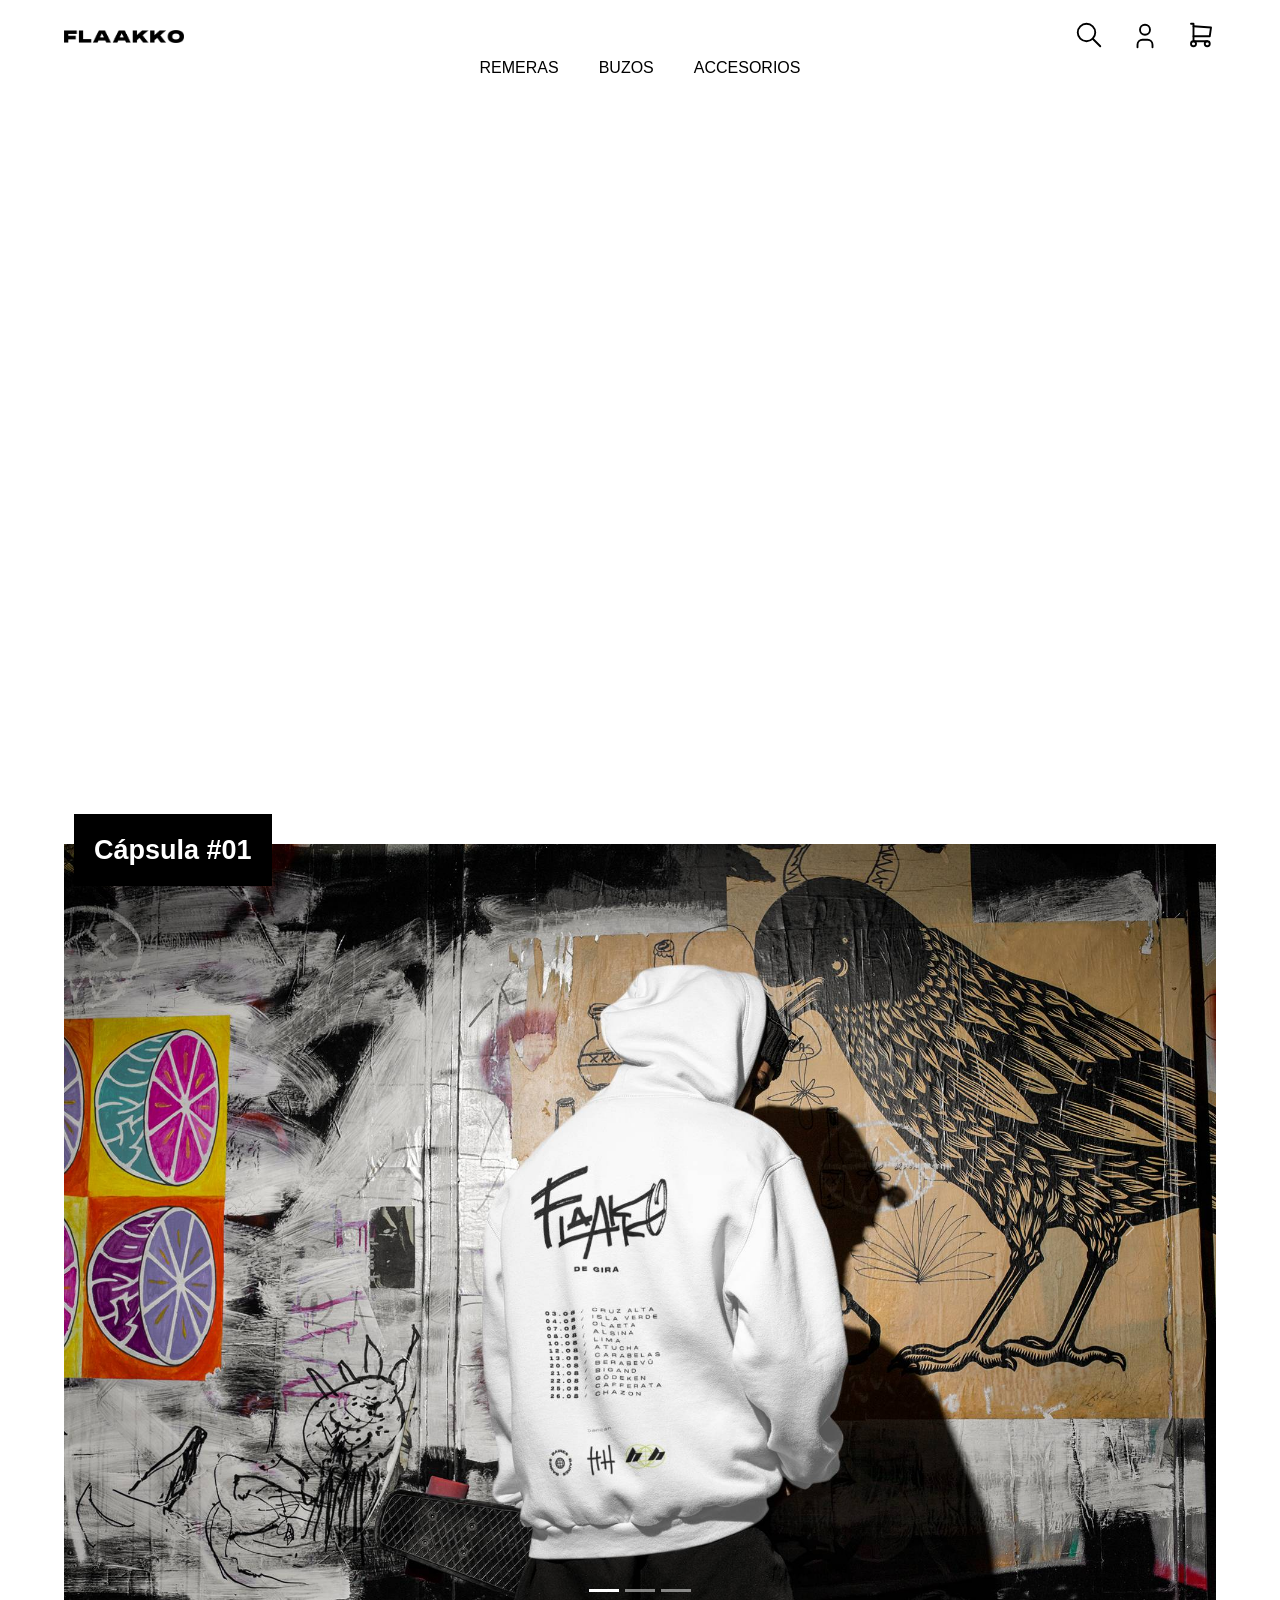
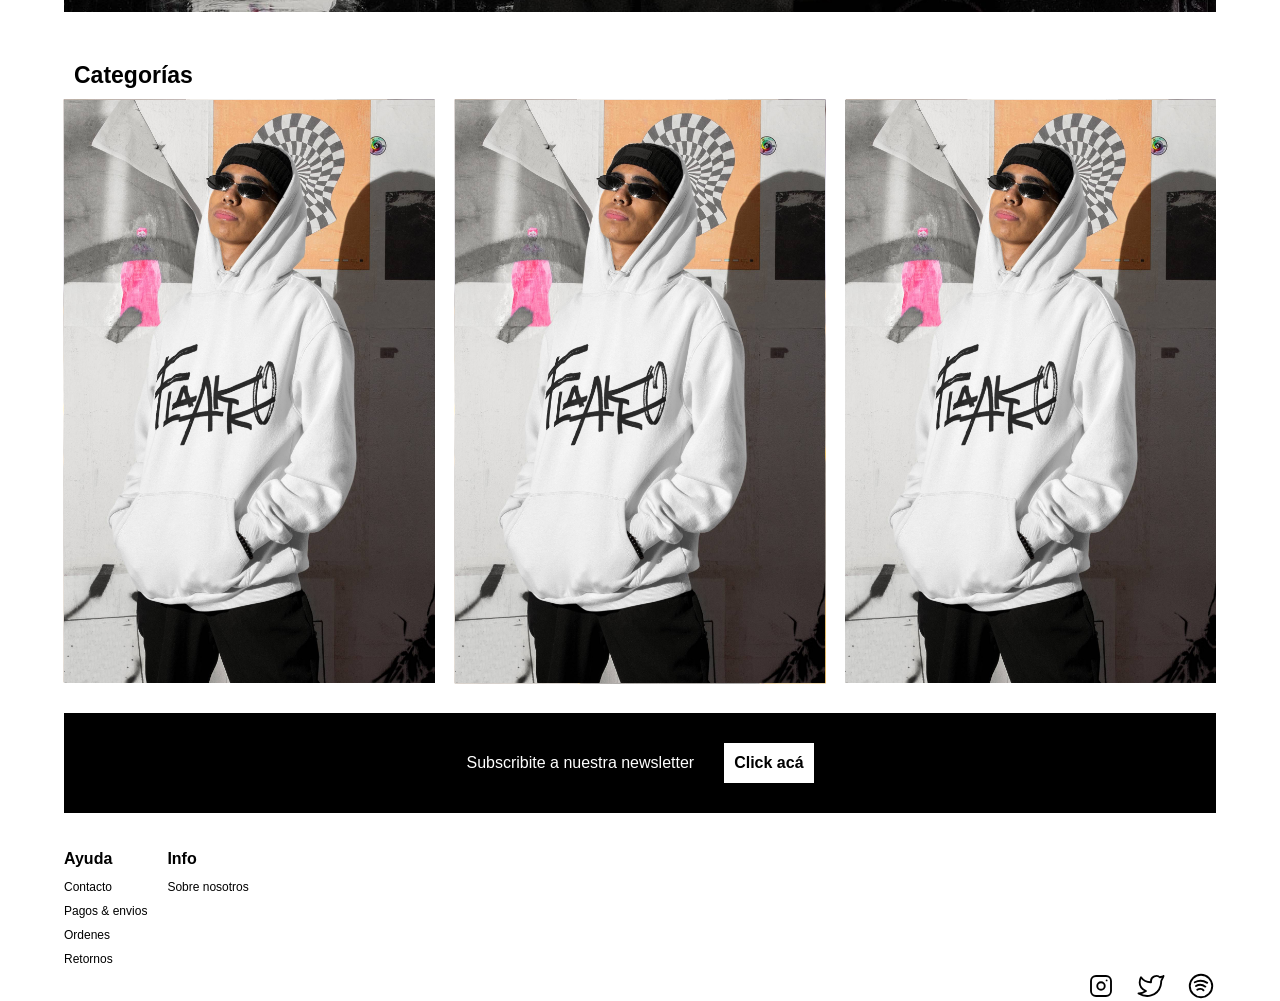
==== index.html @ 13db0b1b "Add SCSS" ====
<!DOCTYPE html>
<html lang="en" dir="ltr">
  <head>
    <meta charset="utf-8">
    <meta name="viewport" content="width=device-width, initial-scale=1.0">
    <title>FLAAKKO | Inicio</title>
    <meta name="description" content="Colección DE GIRA. Ropa unisex con estilo. Envíos a todos el país.">
    <meta name="keywords" content="ropa, remeras, accesorios, buzos, unisex, streetwear">
    <link rel="preload" href="css/normalize.css" as="style">
    <link rel="preload" href="css/style.css" as="style">
    <link rel="stylesheet" href="css/bootstrap.css">
    <link rel="stylesheet" href="css/normalize.css">
    <link rel="stylesheet" href="css/main.css">
    <link href="https://fonts.cdnfonts.com/css/monument-extended" rel="stylesheet">
    <link href="https://fonts.googleapis.com/css2?family=Montserrat:wght@400;700&display=swap" rel="stylesheet">
  </head>
  <body>
    <header class="header">
      <div class="contenedor">
        <div class="header-grid">
          <div class="logo">
            <a class="logo__link" href="index.html">
              <img class="logo__nombre" src="img/logo1 b.png" alt="logo flaakko">
            </a>
          </div>
          <nav class="navegacion">
            <a class="navegacion__enlace" href="#">
              <svg xmlns="http://www.w3.org/2000/svg" class="icon icon-tabler icon-tabler-search" width="30" height="30" viewBox="0 0 24 24" stroke-width="1.5" stroke="#000000" fill="none" stroke-linecap="round" stroke-linejoin="round">
                <path stroke="none" d="M0 0h24v24H0z" fill="none"/>
                <circle cx="10" cy="10" r="7" />
                <line x1="21" y1="21" x2="15" y2="15" />
              </svg>
            </a>
            <div class="navegacion__enlace">
              <!-- Button trigger modal -->
              <button type="button" class="navegacion__sign-in-modal" data-toggle="modal" data-target="#sign-in-modal">
                <svg xmlns="http://www.w3.org/2000/svg" class="icon icon-tabler icon-tabler-user" width="30" height="30" viewBox="0 0 24 24" stroke-width="1.5" stroke="#000000" fill="none" stroke-linecap="round" stroke-linejoin="round">
                <path stroke="none" d="M0 0h24v24H0z" fill="none"/>
                <circle cx="12" cy="7" r="4" />
                <path d="M6 21v-2a4 4 0 0 1 4 -4h4a4 4 0 0 1 4 4v2" />
                </svg>
              </button>
            </div>
            <a class="navegacion__enlace" href="pages/carrito.html">
              <svg xmlns="http://www.w3.org/2000/svg" class="icon icon-tabler icon-tabler-shopping-cart" width="30" height="30" viewBox="0 0 24 24" stroke-width="1.5" stroke="#000000" fill="none" stroke-linecap="round" stroke-linejoin="round">
                <path stroke="none" d="M0 0h24v24H0z" fill="none"/>
                <circle cx="6" cy="19" r="2" />
                <circle cx="17" cy="19" r="2" />
                <path d="M17 17h-11v-14h-2" />
                <path d="M6 5l14 1l-1 7h-13" />
              </svg>
            </a>
          </nav>
          <nav class="navegacion2">
              <a class="navegacion2__enlace" href="pages/remeras.html">Remeras</a>
              <a class="navegacion2__enlace" href="pages/buzos.html">Buzos</a>
              <a class="navegacion2__enlace" href="pages/accesorios.html">Accesorios</a>
          </nav>
        </div> <!-- .header-grid -->
      </div> <!-- .contenedor -->
    </header>

    <main class="main">
      <div class="contenedor">
        <section class="presentacion">
          <img class="presentacion__logo no-margin centrar-texto" src="img/logo2 w.png" alt="logo flaakko 2">
          <video autoplay loop muted class="presenctacion__video">
            <source src="video/video.mp4" type="video/mp4">
          </video>
        </section>
        <section class="capsula">
          <div class="capsula__display">
            <h1 class="capsula__titulo">Cápsula #01</h1>
          </div>
          <a href="pages/capsula.html" class="capsula__link">
            <div id="carouselExampleIndicators" class="carousel slide" data-bs-ride="carousel">
              <div class="carousel-indicators">
                <button type="button" data-bs-target="#carouselExampleIndicators" data-bs-slide-to="0" class="active" aria-current="true" aria-label="Slide 1"></button>
                <button type="button" data-bs-target="#carouselExampleIndicators" data-bs-slide-to="1" aria-label="Slide 2"></button>
                <button type="button" data-bs-target="#carouselExampleIndicators" data-bs-slide-to="2" aria-label="Slide 3"></button>
              </div>
              <div class="carousel-inner">
                <div class="carousel-item active">
                  <img src="img/capsula-1.jpg" class="d-block w-100 cover" alt="...">
                </div>
                <div class="carousel-item">
                  <img src="img/capsula-2.jpg" class="d-block w-100 cover" alt="...">
                </div>
                <div class="carousel-item">
                  <img src="img/capsula-3.jpg" class="d-block w-100 cover" alt="...">
                </div>
              </div>
              <button class="carousel-control-prev" type="button" data-bs-target="#carouselExampleIndicators" data-bs-slide="prev">
                <span class="carousel-control-prev-icon" aria-hidden="true"></span>
                <span class="visually-hidden">Previous</span>
              </button>
              <button class="carousel-control-next" type="button" data-bs-target="#carouselExampleIndicators" data-bs-slide="next">
                <span class="carousel-control-next-icon" aria-hidden="true"></span>
                <span class="visually-hidden">Next</span>
              </button>
            </div>
          </a>
        </section>
        <section class="categorias">
          <h2 class="categorias__titulo">Categorías</h2>
          <div class="categorias__grid">
            <a href="pages/remeras.html" class="categorias__enlace categorias__enlace--remeras">
                <img class="categorias__imagen" src="img/producto imagen buzo.jpg" alt="">
                <img class="categorias__imagen-bottom" src="img/producto imagen buzo 2.jpg" alt="">
            </a>
            <a href="pages/buzos.html" class="categorias__enlace">
                <img class="categorias__imagen" src="img/producto imagen buzo.jpg" alt="">
                <img class="categorias__imagen-bottom" src="img/producto imagen buzo 2.jpg" alt="">
            </a>
            <a href="pages/accesorios.html" class="categorias__enlace">
                <img class="categorias__imagen" src="img/producto imagen buzo.jpg" alt="">
                <img class="categorias__imagen-bottom" src="img/producto imagen buzo 2.jpg" alt="">
            </a>
            </div>
        </section>
        <section class="newsletter">
          <p class="newsletter__parrafo no-margin">Subscribite a nuestra newsletter</p>
            <!-- Button trigger modal -->
            <button type="button" class="newsletter__sign-up-modal" data-toggle="modal" data-target="#newsletter-modal">Click acá</button>
        </section>
      </div> <!-- .contenedor -->
    </main>

    <footer class="footer">
      <div class="contenedor">
        <div class="footer-grid">
          <section class="paginas">
            <div class="paginas__item">
              <p class="paginas__titulo-seccion no-margin">Ayuda</p>
              <a class="paginas__enlace" href="pages/contacto.html">Contacto</a>
              <a class="paginas__enlace" href="pages/pagos-envios.html">Pagos & envios</a>
              <a class="paginas__enlace" href="pages/ordenes.html">Ordenes</a>
              <a class="paginas__enlace" href="pages/retornos.html">Retornos</a>
            </div>
            <div class="paginas__item">
              <p class="paginas__titulo-seccion no-margin">Info</p>
              <a class="paginas__enlace" href="pages/sobre-nosotros.html">Sobre nosotros</a>
            </div>
          </section>
          <section class="redes">
            <a class="redes__enlace" href="https://www.instagram.com/" target="_blank">
              <svg xmlns="http://www.w3.org/2000/svg" class="icon icon-tabler icon-tabler-brand-instagram" width="30" height="30" viewBox="0 0 24 24" stroke-width="1.5" stroke="#000000" fill="none" stroke-linecap="round" stroke-linejoin="round">
                <path stroke="none" d="M0 0h24v24H0z" fill="none"/>
                <rect x="4" y="4" width="16" height="16" rx="4" />
                <circle cx="12" cy="12" r="3" />
                <line x1="16.5" y1="7.5" x2="16.5" y2="7.501" />
              </svg>
            </a>
            <a class="redes__enlace" href="https://twitter.com/" target="_blank">
              <svg xmlns="http://www.w3.org/2000/svg" class="icon icon-tabler icon-tabler-brand-twitter" width="30" height="30" viewBox="0 0 24 24" stroke-width="1.5" stroke="#000000" fill="none" stroke-linecap="round" stroke-linejoin="round">
                <path stroke="none" d="M0 0h24v24H0z" fill="none"/>
                <path d="M22 4.01c-1 .49 -1.98 .689 -3 .99c-1.121 -1.265 -2.783 -1.335 -4.38 -.737s-2.643 2.06 -2.62 3.737v1c-3.245 .083 -6.135 -1.395 -8 -4c0 0 -4.182 7.433 4 11c-1.872 1.247 -3.739 2.088 -6 2c3.308 1.803 6.913 2.423 10.034 1.517c3.58 -1.04 6.522 -3.723 7.651 -7.742a13.84 13.84 0 0 0 .497 -3.753c-.002 -.249 1.51 -2.772 1.818 -4.013z" />
              </svg>
            </a>
            <a class="redes__enlace" href="https://www.spotify.com/" target="_blank">
              <svg xmlns="http://www.w3.org/2000/svg" class="icon icon-tabler icon-tabler-brand-spotify" width="30" height="30" viewBox="0 0 24 24" stroke-width="1.5" stroke="#000000" fill="none" stroke-linecap="round" stroke-linejoin="round">
                <path stroke="none" d="M0 0h24v24H0z" fill="none"/>
                <circle cx="12" cy="12" r="9" />
                <path d="M8 11.973c2.5 -1.473 5.5 -.973 7.5 .527" />
                <path d="M9 15c1.5 -1 4 -1 5 .5" />
                <path d="M7 9c2 -1 6 -2 10 .5" />
              </svg>
            </a>
          </section>
        </div> <!-- .footer-grid -->
      </div> <!-- .contenedor -->
    </footer>

    <!-- Modal Sign-In -->
    <div class="modal fade" id="sign-in-modal" tabindex="-1" role="dialog" aria-labelledby="exampleModalCenterTitle" aria-hidden="true">
      <div class="modal-dialog modal-dialog-centered" role="document">
        <div class="modal-content">
          <div class="modal-header">
            <h5 class="modal-title" id="sign-in-exampleModalLongTitle">Iniciar sesion</h5>
            <button type="button" class="close navegacion__sign-in-modal-close" data-dismiss="modal" aria-label="Close">
              <span aria-hidden="true">&times;</span>
            </button>
          </div>
          <div class="modal-body">
            <form class="navegacion__sign-in-modal-form" action="" method="">
              <label class="block" for="email-sign-in">Tu email*</label>
              <input class="modal--input block" type="email" name="email-sign-in" id="email-sign-in" value="" placeholder="tuemail@mail.com" required>
              <br>

                <label class="block" for="password-sign-in">Tu contraseña*</label>
              <input class="modal--input block" type="password" name="password-sign-in" id="password-sign-in" value="" required>
              <br>
            </form>
          </div>
          <div class="modal-footer">
            <button type="button" class="btn btn-secondary modal--boton-secundario" data-dismiss="modal">Cerrar</button>
            <button type="button" class="btn btn-primary modal--boton-primario">Entrar</button>
          </div>
        </div>
      </div>
    </div>

    <!-- Modal Subscripcion Newsletter -->
    <div class="modal fade" id="newsletter-modal" tabindex="-1" role="dialog" aria-labelledby="exampleModalCenterTitle" aria-hidden="true">
      <div class="modal-dialog modal-dialog-centered" role="document">
        <div class="modal-content">
          <div class="modal-header">
            <h5 class="modal-title" id="newsletter-ModalLongTitle">Subscribite</h5>
            <button type="button" class="close navegacion__sign-in-modal-close" data-dismiss="modal" aria-label="Close">
              <span aria-hidden="true">&times;</span>
            </button>
          </div>
          <div class="modal-body">
            <form class="newsletter__sign-in-modal-form" action="" method="">
              <label class="block" for="email-newsletter">Tu email*</label>
              <input class="modal--input block" type="email" name="email-newsletter" id="email-newsletter" value="" placeholder="tuemail@mail.com" required>
              <br>

              <label class="block" for="nombre-newsletter">Tu nombre completo*</label>
              <input class="modal--input block" type="text" name="nombre-newsletter" id="nombre-newsletter" value="" required>
              <br>
            </form>
          </div>
          <div class="modal-footer">
            <button type="button" class="btn btn-secondary modal--boton-secundario" data-dismiss="modal">Cerrar</button>
            <button type="button" class="btn btn-primary modal--boton-primario">Enviar</button>
          </div>
        </div>
      </div>
    </div>

    <script src="https://code.jquery.com/jquery-3.3.1.slim.min.js" integrity="sha384-q8i/X+965DzO0rT7abK41JStQIAqVgRVzpbzo5smXKp4YfRvH+8abtTE1Pi6jizo" crossorigin="anonymous"></script>
    <script src="https://cdnjs.cloudflare.com/ajax/libs/popper.js/1.14.7/umd/popper.min.js" integrity="sha384-UO2eT0CpHqdSJQ6hJty5KVphtPhzWj9WO1clHTMGa3JDZwrnQq4sF86dIHNDz0W1" crossorigin="anonymous"></script>
    <script src="https://stackpath.bootstrapcdn.com/bootstrap/4.3.1/js/bootstrap.min.js" integrity="sha384-JjSmVgyd0p3pXB1rRibZUAYoIIy6OrQ6VrjIEaFf/nJGzIxFDsf4x0xIM+B07jRM" crossorigin="anonymous"></script>
    <script src="https://cdn.jsdelivr.net/npm/bootstrap@5.1.0/dist/js/bootstrap.min.js" integrity="sha384-cn7l7gDp0eyniUwwAZgrzD06kc/tftFf19TOAs2zVinnD/C7E91j9yyk5//jjpt/" crossorigin="anonymous"></script>

  </body>
</html>
---- css/main.css ----
html {
  box-sizing: border-box;
  font-size: 62.5%;
  /* 1rem = 10px*/ }

*, *:before, *:after {
  box-sizing: inherit; }

body {
  font-family: "Monument Extended", sans-serif;
  color: #000000;
  font-weight: 400;
  font-size: 1.2rem;
  line-height: 2; }

input,
textarea,
select {
  font-family: "Montserrat", sans-serif;
  font-size: 1.2rem; }

span {
  font-family: "Monument Extended", sans-serif;
  font-weight: 800; }

a {
  text-decoration: none;
  color: #000000; }

a:hover {
  color: #8c52ff; }

h1, h2, h3, h4 {
  font-family: "Monument Extended", sans-serif;
  font-weight: 800;
  color: #000000; }

h1 {
  font-size: 2.7rem; }

h2 {
  font-size: 2.3rem; }

h3 {
  font-size: 1.8rem; }

h4 {
  font-size: 1.6rem; }

img {
  max-width: 100%; }

.contenedor {
  max-width: 120rem;
  width: 90%;
  margin: 0 auto; }

.no-margin {
  margin: 0; }

.no-padding {
  padding: 0; }

.centrar-texto {
  text-align: center; }

.block {
  display: block; }

.header {
  height: auto;
  position: sticky;
  top: 0;
  background-color: #ffffff;
  z-index: +99; }
  .header .header-grid {
    padding-top: 2rem;
    padding-bottom: 2rem;
    display: grid;
    grid-template-columns: repeat(2, 1fr);
    justify-content: space-between;
    align-items: center; }
    .header .header-grid .logo__nombre {
      /* width: 25%; */
      width: 12rem; }
    .header .header-grid .navegacion {
      display: flex;
      gap: 2rem;
      justify-content: flex-end; }
      .header .header-grid .navegacion .navegacion__sign-in-modal,
      .header .header-grid .navegacion .navegacion__sign-in-modal-close {
        border: none;
        background-color: transparent; }
  @media (min-width: 768px) {
    .header .header-grid {
      grid-template-rows: repeat(2, 1fr);
      padding-bottom: 0rem; } }
  .header .navegacion2 {
    display: none; }
    .header .navegacion2 .navegacion2__enlace {
      font-size: 1.6rem;
      text-transform: uppercase; }
  @media (min-width: 768px) {
    .header .navegacion2 {
      display: flex;
      gap: 4rem;
      grid-column: 1 / 3;
      justify-content: center; } }

.presentacion {
  height: 70rem;
  position: relative;
  display: flex;
  align-items: center;
  justify-content: center;
  overflow: hidden;
  margin-bottom: 3rem; }
  .presentacion .presentacion__logo {
    width: 40%; }
  .presentacion .presenctacion__video {
    position: absolute;
    min-height: 100%;
    min-width: 100%;
    z-index: -1; }

@media (min-width: 768px) {
  .presentacion {
    margin-bottom: 6rem; } }

.capsula {
  margin-bottom: 5rem;
  position: relative; }
  .capsula .capsula__titulo {
    position: absolute;
    top: -3rem;
    left: 1rem;
    font-size: 2.7rem;
    padding: 2rem;
    margin: 0;
    color: #ffffff;
    background-color: #000000;
    z-index: +1; }
  .capsula .capsula__display {
    display: none; }
  @media (min-width: 768px) {
    .capsula .capsula__display {
      display: contents; } }

.categorias__titulo {
  margin: 0 0 1rem 1rem; }

.categorias__grid {
  height: auto;
  display: grid;
  margin-bottom: 3rem;
  gap: 2rem;
  justify-content: center;
  align-items: center; }
  .categorias__grid .categorias__enlace {
    margin: 0 auto;
    position: relative; }
    .categorias__grid .categorias__enlace .categorias__imagen {
      display: block;
      object-fit: cover;
      -webkit-transition: all ease 1s;
      -moz-transition: all ease 1s;
      -o-transition: all ease 1s;
      -ms-transition: all ease 1s;
      transition: all ease 1s; }
    .categorias__grid .categorias__enlace .categorias__imagen:hover {
      opacity: 0; }
    .categorias__grid .categorias__enlace .categorias__imagen-bottom {
      position: absolute;
      top: 50%;
      left: 50%;
      transform: translate(-50%, -50%);
      width: auto;
      height: auto;
      min-width: 100%;
      min-height: 100%;
      z-index: -1; }

@media (min-width: 768px) {
  .categorias__grid {
    grid-template-columns: repeat(3, 1fr); } }

.newsletter {
  display: grid;
  grid-template-rows: repeat(2, 1fr);
  gap: 3rem;
  text-align: center;
  color: #ffffff;
  background-color: #000000;
  padding: 3rem;
  margin-bottom: 3rem; }
  .newsletter .newsletter__parrafo {
    font-size: 1.6rem; }
  .newsletter .newsletter__sign-up-modal {
    color: #000000;
    background-color: #ffffff;
    height: 4rem;
    padding: 1rem;
    font-size: 1.6rem;
    font-weight: 800;
    border: none; }
  .newsletter .newsletter__sign-up-modal:hover {
    background-color: #E1E1E1; }

@media (min-width: 768px) {
  .newsletter {
    display: flex;
    align-items: center;
    justify-content: center; } }

.footer-grid {
  display: grid; }
  .footer-grid .paginas {
    display: flex;
    gap: 2rem; }
    .footer-grid .paginas .paginas__titulo-seccion {
      font-size: 1.6rem;
      font-weight: 800; }
    .footer-grid .paginas .paginas__enlace {
      display: block;
      font-size: 1.2rem; }
  .footer-grid .redes {
    display: flex;
    justify-content: flex-end;
    gap: 2rem; }

.productos {
  width: 100%;
  display: grid;
  gap: 4rem;
  margin-bottom: 3rem; }
  .productos .productos__item {
    box-shadow: 0 0 1rem -0.3rem #E1E1E1;
    transition: all .2s ease-in-out; }
    .productos .productos__item .productos__enlace {
      display: flex;
      flex-direction: column; }
      .productos .productos__item .productos__enlace .productos__imagen-contenedor {
        align-self: center;
        width: 50%;
        position: relative; }
        .productos .productos__item .productos__enlace .productos__imagen-contenedor .productos__imagen {
          display: block;
          object-fit: cover; }
        .productos .productos__item .productos__enlace .productos__imagen-contenedor .productos__imagen:hover {
          animation: slideshow 5s infinite; }

@keyframes slideshow {
  0%, 100% {
    opacity: 100%; }
  30%, 70% {
    opacity: 0; } }
        .productos .productos__item .productos__enlace .productos__imagen-contenedor .productos__imagen-bottom {
          position: absolute;
          top: 50%;
          left: 50%;
          transform: translate(-50%, -50%);
          width: auto;
          height: auto;
          min-width: 100%;
          min-height: 100%;
          z-index: -1; }
      .productos .productos__item .productos__enlace .productos__info {
        list-style: none;
        line-height: 3rem;
        display: flex;
        flex-direction: column;
        align-items: flex-start; }
        .productos .productos__item .productos__enlace .productos__info .productos__nombre {
          font-size: 1.6rem; }
    .productos .productos__item .productos__enlace:hover {
      color: #000000; }
  .productos .productos__item:hover {
    transform: scale(1.05); }

@media (min-width: 768px) {
  .productos {
    grid-template-columns: repeat(2, 1fr); } }

.producto {
  display: grid;
  grid-template-areas: "aside" "aside" "aside" "aside";
  margin-bottom: 3rem; }
  .producto .producto__sticky {
    display: none; }
    .producto .producto__sticky .producto__info {
      position: sticky;
      top: 12.8rem; }
      .producto .producto__sticky .producto__info .producto__detalle {
        font-family: "Montserrat", sans-serif;
        font-size: 1.6rem; }
      .producto .producto__sticky .producto__info .producto__precio {
        font-size: 1.6rem;
        margin-bottom: 15rem; }
      .producto .producto__sticky .producto__info .producto__color {
        height: 15rem;
        display: flex;
        gap: 2rem;
        margin-bottom: 1rem; }
        .producto .producto__sticky .producto__info .producto__color .producto__miniatura {
          border: 1px solid #E1E1E1; }
        .producto .producto__sticky .producto__info .producto__color .producto__miniatura:hover {
          cursor: pointer; }
      .producto .producto__sticky .producto__info .producto__talle {
        border-bottom: none; }
      .producto .producto__sticky .producto__info .producto__talle,
      .producto .producto__sticky .producto__info .producto__talle2 {
        width: 100%;
        font-size: 1.6rem;
        height: 4rem; }
      .producto .producto__sticky .producto__info .producto__boton,
      .producto .producto__sticky .producto__info .producto__boton2 {
        color: #ffffff;
        background-color: #000000;
        width: 100%;
        height: 4rem;
        border: none; }
      .producto .producto__sticky .producto__info .producto__boton,
      .producto .producto__sticky .producto__info .producto__boton2:hover {
        cursor: pointer; }
  .producto .producto__img {
    grid-area: aside;
    display: flex;
    flex-direction: column;
    gap: 2rem; }
  @media (min-width: 768px) {
    .producto .producto__sticky {
      display: contents;
      grid-area: main; } }
  .producto .producto__sticky2 {
    position: sticky;
    bottom: 0;
    width: 100%; }
    .producto .producto__sticky2 .producto__info2 {
      background-color: white;
      padding: 2rem 5rem;
      display: grid;
      grid-template-areas: "nombre precio" "talle boton";
      gap: 2rem; }
      .producto .producto__sticky2 .producto__info2 .producto__nombre2 {
        grid-area: nombre; }
      .producto .producto__sticky2 .producto__info2 .producto__precio2 {
        grid-area: precio;
        text-align: right; }
      .producto .producto__sticky2 .producto__info2 .producto__talle2 {
        grid-area: talle; }
      .producto .producto__sticky2 .producto__info2 .producto__boton2 {
        grid-area: boton; }
  @media (min-width: 768px) {
    .producto .producto__sticky2 {
      display: none; } }

@media (min-width: 768px) {
  .producto {
    grid-template-areas: "main aside" "main aside" "main aside" "main aside";
    grid-template-columns: 1fr 2fr;
    column-gap: 3rem; } }

.contacto {
  margin-bottom: 3rem; }
  .contacto .contacto__background {
    height: 40rem;
    background-image: url(../img/fondo-contacto.jpg);
    background-size: cover;
    background-repeat: no-repeat;
    background-position: center center;
    margin-bottom: 3rem; }
  .contacto .contact__formulario {
    background-color: #ffffff;
    padding: 5rem; }
    .contacto .contact__formulario .contacto__fieldset {
      width: 90%;
      margin: 0 auto 0 auto;
      color: #000000;
      border: none; }
      .contacto .contact__formulario .contacto__fieldset .contacto__leyenda {
        font-size: 2.2rem;
        font-weight: 800; }
      .contacto .contact__formulario .contacto__fieldset .contacto__textarea {
        width: 90%; }
      .contacto .contact__formulario .contacto__fieldset .contacto__boton {
        font-family: "Monument Extended", sans-serif;
        color: #ffffff;
        background-color: #000000;
        height: 4rem;
        border: none; }
      .contacto .contact__formulario .contacto__fieldset .contacto__boton:hover {
        cursor: pointer; }
  @media (max-width: 768px) {
    .contacto .contacto__select,
    .contacto .contacto__input,
    .contacto .contacto__boton,
    .contacto .contacto__textarea {
      width: 100%; } }

.soporte {
  display: grid;
  grid-template-areas: "header" "aside" "main";
  gap: 3rem;
  margin-bottom: 2rem; }
  .soporte .soporte__titulo {
    grid-area: header;
    text-align: center;
    padding-top: 1rem; }
  .soporte .soporte__entrada {
    grid-area: main;
    box-shadow: 0 0 1rem -0.3rem #E1E1E1; }
    .soporte .soporte__entrada .soporte__entrada-titulo {
      text-align: center; }
    @media (min-width: 768px) {
      .soporte .soporte__entrada .soporte__entrada-titulo {
        text-align: left; } }
    .soporte .soporte__entrada .soporte__parrafo {
      font-family: "Montserrat", sans-serif;
      text-align: justify; }
    .soporte .soporte__entrada .soporte__lista {
      font-family: "Montserrat", sans-serif; }
  @media (min-width: 768px) {
    .soporte .soporte__entrada {
      padding: 2rem; } }
  .soporte .soporte__aside {
    grid-area: aside;
    display: none;
    box-shadow: 0 0 1rem -0.3rem #E1E1E1; }
  @media (min-width: 768px) {
    .soporte .soporte__aside {
      grid-area: aside;
      display: flex;
      flex-direction: column;
      padding: 2rem; } }
  .soporte .soporte__aside2 {
    grid-area: aside;
    display: flex;
    flex-wrap: wrap;
    justify-content: center;
    column-gap: 2rem;
    padding: 3rem;
    box-shadow: 0 0 1rem -0.3rem #E1E1E1; }
    .soporte .soporte__aside2 .soporte__aside2-titulo {
      font-size: 1.8rem;
      font-weight: 800; }
    .soporte .soporte__aside2 .soporte__select {
      height: 3rem;
      width: 20rem;
      align-self: center; }
  @media (min-width: 768px) {
    .soporte .soporte__aside2 {
      display: none; } }

@media (min-width: 768px) {
  .soporte {
    grid-template-areas: "header header header" "aside main main" ". main main"; } }

.sobre-nosotros {
  display: grid;
  grid-template-areas: "main" "img1" "aside" "img2";
  margin-bottom: 3rem;
  gap: 2rem; }
  .sobre-nosotros .sobre-nosotros__main {
    grid-area: main;
    align-self: center; }
  .sobre-nosotros .sobre-nosotros__parrafo {
    text-align: justify;
    align-self: center; }
  .sobre-nosotros .sobre-nosotros__img1 {
    grid-area: img1;
    display: flex;
    flex-direction: column;
    align-self: center;
    gap: 1rem; }
  .sobre-nosotros .sobre-nosotros__aside {
    grid-area: aside;
    align-self: center; }
  .sobre-nosotros .sobre-nosotros__img2 {
    grid-area: img2;
    width: 100%; }

@media (min-width: 768px) {
  .sobre-nosotros {
    display: grid;
    grid-template-areas: "main img1" "img2 aside";
    gap: 0;
    column-gap: 6rem; } }

.modal--input {
  width: 100%; }

.modal--boton-primario {
  background-color: #8c52ff;
  border-radius: 0;
  border: none; }

.modal--boton-primario:hover {
  background-color: #6112FF; }

.modal--boton-secundario {
  border-radius: 0; }
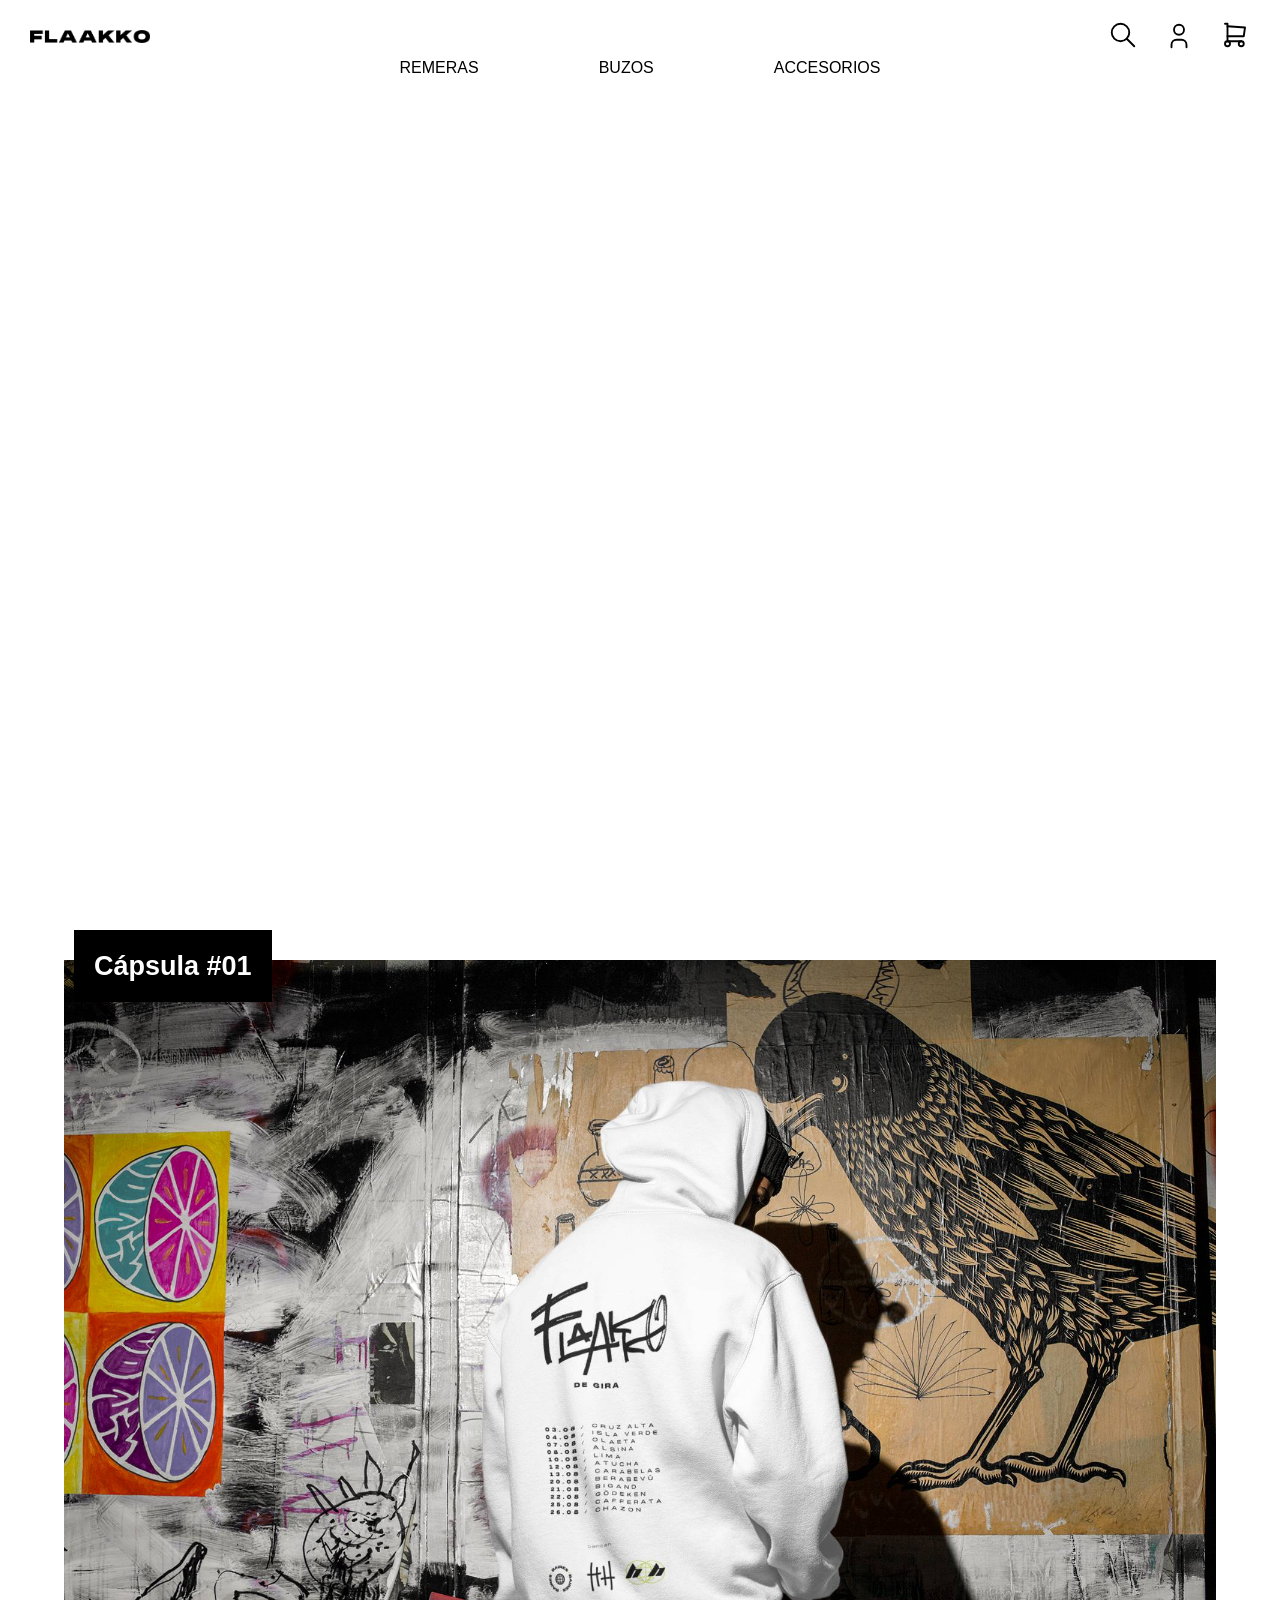
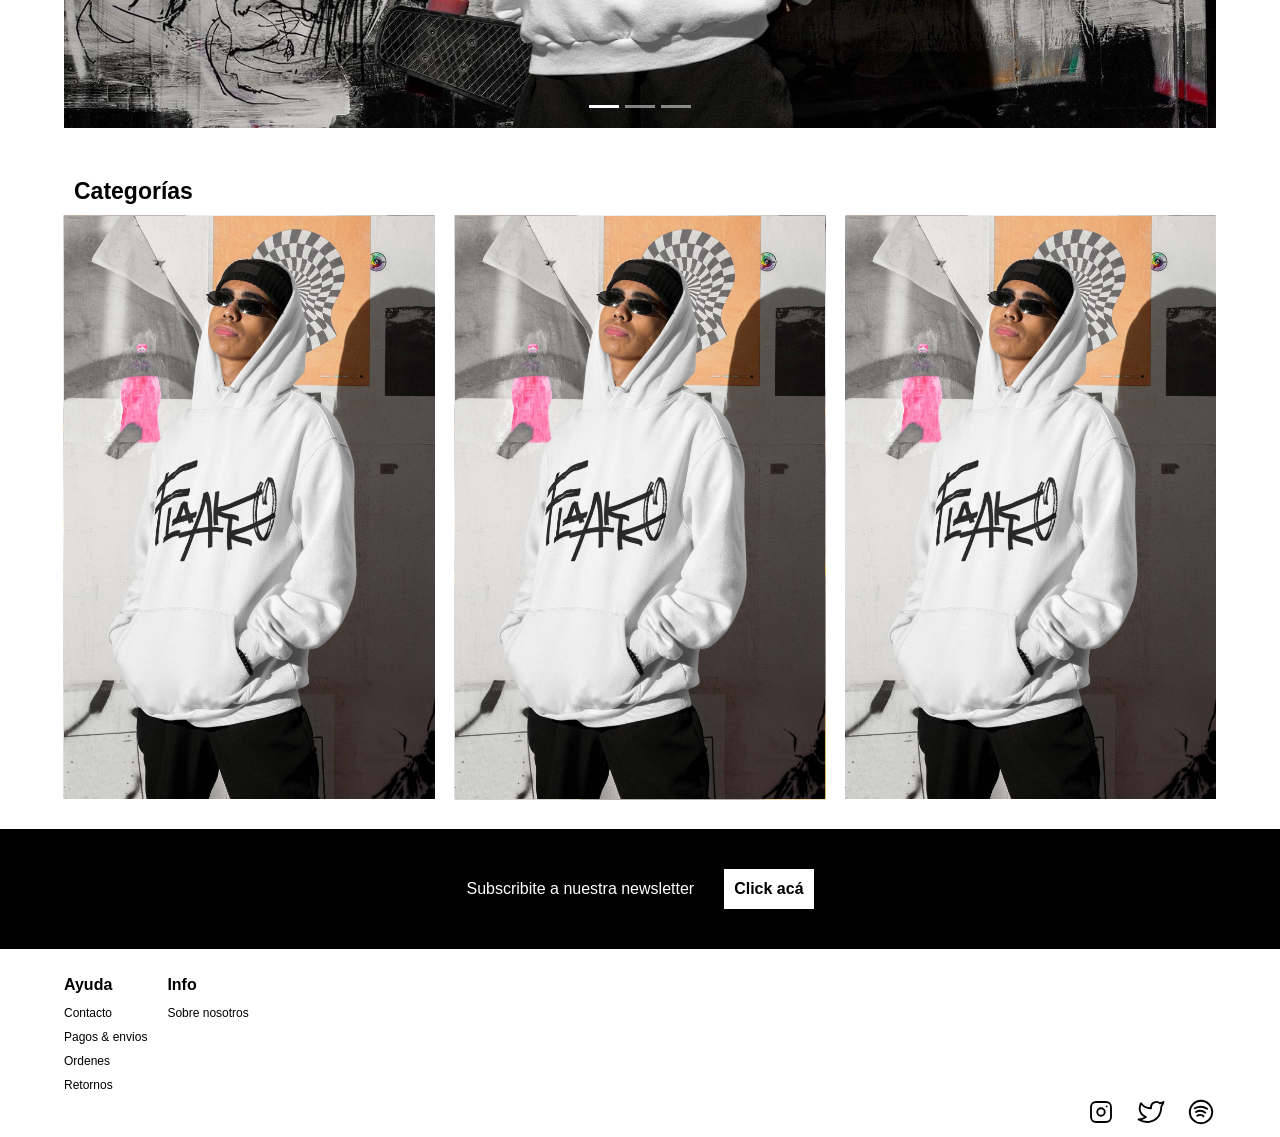
==== commit a7e1f31f: "Add carousel index.html" ====
--- a/index.html
+++ b/index.html
@@ -16,68 +16,66 @@
   </head>
   <body>
     <header class="header">
+      <div class="header-grid">
+        <div class="logo">
+          <a class="logo__link" href="index.html">
+            <img class="logo__nombre" src="img/logo1 b.png" alt="logo flaakko">
+          </a>
+        </div>
+        <nav class="navegacion">
+          <a class="navegacion__enlace" href="#">
+            <svg xmlns="http://www.w3.org/2000/svg" class="icon icon-tabler icon-tabler-search" width="30" height="30" viewBox="0 0 24 24" stroke-width="1.5" stroke="#000000" fill="none" stroke-linecap="round" stroke-linejoin="round">
+              <path stroke="none" d="M0 0h24v24H0z" fill="none"/>
+              <circle cx="10" cy="10" r="7" />
+              <line x1="21" y1="21" x2="15" y2="15" />
+            </svg>
+          </a>
+          <div class="navegacion__enlace">
+            <!-- Button trigger modal -->
+            <button type="button" class="navegacion__sign-in-modal" data-toggle="modal" data-target="#sign-in-modal">
+              <svg xmlns="http://www.w3.org/2000/svg" class="icon icon-tabler icon-tabler-user" width="30" height="30" viewBox="0 0 24 24" stroke-width="1.5" stroke="#000000" fill="none" stroke-linecap="round" stroke-linejoin="round">
+              <path stroke="none" d="M0 0h24v24H0z" fill="none"/>
+              <circle cx="12" cy="7" r="4" />
+              <path d="M6 21v-2a4 4 0 0 1 4 -4h4a4 4 0 0 1 4 4v2" />
+              </svg>
+            </button>
+          </div>
+          <a class="navegacion__enlace" href="pages/carrito.html">
+            <svg xmlns="http://www.w3.org/2000/svg" class="icon icon-tabler icon-tabler-shopping-cart" width="30" height="30" viewBox="0 0 24 24" stroke-width="1.5" stroke="#000000" fill="none" stroke-linecap="round" stroke-linejoin="round">
+              <path stroke="none" d="M0 0h24v24H0z" fill="none"/>
+              <circle cx="6" cy="19" r="2" />
+              <circle cx="17" cy="19" r="2" />
+              <path d="M17 17h-11v-14h-2" />
+              <path d="M6 5l14 1l-1 7h-13" />
+            </svg>
+          </a>
+        </nav>
+        <nav class="navegacion2">
+            <a class="navegacion2__enlace" href="pages/remeras.html">Remeras</a>
+            <a class="navegacion2__enlace" href="pages/buzos.html">Buzos</a>
+            <a class="navegacion2__enlace" href="pages/accesorios.html">Accesorios</a>
+        </nav>
+      </div> <!-- .header-grid -->
+    </header>
+
+    <main class="main">
+      <section class="presentacion">
+        <img class="presentacion__logo no-margin centrar-texto" src="img/logo2 w.png" alt="logo flaakko 2">
+        <video autoplay loop muted class="presentacion__video">
+          <source src="video/video.mp4" type="video/mp4">
+        </video>
+      </section>
       <div class="contenedor">
-        <div class="header-grid">
-          <div class="logo">
-            <a class="logo__link" href="index.html">
-              <img class="logo__nombre" src="img/logo1 b.png" alt="logo flaakko">
-            </a>
-          </div>
-          <nav class="navegacion">
-            <a class="navegacion__enlace" href="#">
-              <svg xmlns="http://www.w3.org/2000/svg" class="icon icon-tabler icon-tabler-search" width="30" height="30" viewBox="0 0 24 24" stroke-width="1.5" stroke="#000000" fill="none" stroke-linecap="round" stroke-linejoin="round">
-                <path stroke="none" d="M0 0h24v24H0z" fill="none"/>
-                <circle cx="10" cy="10" r="7" />
-                <line x1="21" y1="21" x2="15" y2="15" />
-              </svg>
-            </a>
-            <div class="navegacion__enlace">
-              <!-- Button trigger modal -->
-              <button type="button" class="navegacion__sign-in-modal" data-toggle="modal" data-target="#sign-in-modal">
-                <svg xmlns="http://www.w3.org/2000/svg" class="icon icon-tabler icon-tabler-user" width="30" height="30" viewBox="0 0 24 24" stroke-width="1.5" stroke="#000000" fill="none" stroke-linecap="round" stroke-linejoin="round">
-                <path stroke="none" d="M0 0h24v24H0z" fill="none"/>
-                <circle cx="12" cy="7" r="4" />
-                <path d="M6 21v-2a4 4 0 0 1 4 -4h4a4 4 0 0 1 4 4v2" />
-                </svg>
-              </button>
-            </div>
-            <a class="navegacion__enlace" href="pages/carrito.html">
-              <svg xmlns="http://www.w3.org/2000/svg" class="icon icon-tabler icon-tabler-shopping-cart" width="30" height="30" viewBox="0 0 24 24" stroke-width="1.5" stroke="#000000" fill="none" stroke-linecap="round" stroke-linejoin="round">
-                <path stroke="none" d="M0 0h24v24H0z" fill="none"/>
-                <circle cx="6" cy="19" r="2" />
-                <circle cx="17" cy="19" r="2" />
-                <path d="M17 17h-11v-14h-2" />
-                <path d="M6 5l14 1l-1 7h-13" />
-              </svg>
-            </a>
-          </nav>
-          <nav class="navegacion2">
-              <a class="navegacion2__enlace" href="pages/remeras.html">Remeras</a>
-              <a class="navegacion2__enlace" href="pages/buzos.html">Buzos</a>
-              <a class="navegacion2__enlace" href="pages/accesorios.html">Accesorios</a>
-          </nav>
-        </div> <!-- .header-grid -->
-      </div> <!-- .contenedor -->
-    </header>
-
-    <main class="main">
-      <div class="contenedor">
-        <section class="presentacion">
-          <img class="presentacion__logo no-margin centrar-texto" src="img/logo2 w.png" alt="logo flaakko 2">
-          <video autoplay loop muted class="presenctacion__video">
-            <source src="video/video.mp4" type="video/mp4">
-          </video>
-        </section>
         <section class="capsula">
           <div class="capsula__display">
             <h1 class="capsula__titulo">Cápsula #01</h1>
           </div>
           <a href="pages/capsula.html" class="capsula__link">
-            <div id="carouselExampleIndicators" class="carousel slide" data-bs-ride="carousel">
+            <div id="carousel1" class="carousel slide capsula__carousel" data-bs-ride="carousel">
               <div class="carousel-indicators">
-                <button type="button" data-bs-target="#carouselExampleIndicators" data-bs-slide-to="0" class="active" aria-current="true" aria-label="Slide 1"></button>
-                <button type="button" data-bs-target="#carouselExampleIndicators" data-bs-slide-to="1" aria-label="Slide 2"></button>
-                <button type="button" data-bs-target="#carouselExampleIndicators" data-bs-slide-to="2" aria-label="Slide 3"></button>
+                <button type="button" data-bs-target="#carousel1" data-bs-slide-to="0" class="active" aria-current="true" aria-label="Slide 1"></button>
+                <button type="button" data-bs-target="#carousel1" data-bs-slide-to="1" aria-label="Slide 2"></button>
+                <button type="button" data-bs-target="#carousel1" data-bs-slide-to="2" aria-label="Slide 3"></button>
               </div>
               <div class="carousel-inner">
                 <div class="carousel-item active">
@@ -90,11 +88,37 @@
                   <img src="img/capsula-3.jpg" class="d-block w-100 cover" alt="...">
                 </div>
               </div>
-              <button class="carousel-control-prev" type="button" data-bs-target="#carouselExampleIndicators" data-bs-slide="prev">
+              <button class="carousel-control-prev" type="button" data-bs-target="#carousel1" data-bs-slide="prev">
                 <span class="carousel-control-prev-icon" aria-hidden="true"></span>
                 <span class="visually-hidden">Previous</span>
               </button>
-              <button class="carousel-control-next" type="button" data-bs-target="#carouselExampleIndicators" data-bs-slide="next">
+              <button class="carousel-control-next" type="button" data-bs-target="#carousel1" data-bs-slide="next">
+                <span class="carousel-control-next-icon" aria-hidden="true"></span>
+                <span class="visually-hidden">Next</span>
+              </button>
+            </div>
+            <div id="carousel2" class="carousel slide capsula__carousel2" data-bs-ride="carousel">
+              <div class="carousel-indicators">
+                <button type="button" data-bs-target="#carousel2" data-bs-slide-to="0" class="active" aria-current="true" aria-label="Slide 1"></button>
+                <button type="button" data-bs-target="#carousel2" data-bs-slide-to="1" aria-label="Slide 2"></button>
+                <button type="button" data-bs-target="#carousel2" data-bs-slide-to="2" aria-label="Slide 3"></button>
+              </div>
+              <div class="carousel-inner">
+                <div class="carousel-item active">
+                  <img src="img/capsula-1-responsive.jpg" class="d-block w-100 cover" alt="...">
+                </div>
+                <div class="carousel-item">
+                  <img src="img/capsula-2-responsive.jpg" class="d-block w-100 cover" alt="...">
+                </div>
+                <div class="carousel-item">
+                  <img src="img/capsula-3-responsive.jpg" class="d-block w-100 cover" alt="...">
+                </div>
+              </div>
+              <button class="carousel-control-prev" type="button" data-bs-target="#carousel2" data-bs-slide="prev">
+                <span class="carousel-control-prev-icon" aria-hidden="true"></span>
+                <span class="visually-hidden">Previous</span>
+              </button>
+              <button class="carousel-control-next" type="button" data-bs-target="#carousel2" data-bs-slide="next">
                 <span class="carousel-control-next-icon" aria-hidden="true"></span>
                 <span class="visually-hidden">Next</span>
               </button>
@@ -118,12 +142,12 @@
             </a>
             </div>
         </section>
-        <section class="newsletter">
-          <p class="newsletter__parrafo no-margin">Subscribite a nuestra newsletter</p>
-            <!-- Button trigger modal -->
-            <button type="button" class="newsletter__sign-up-modal" data-toggle="modal" data-target="#newsletter-modal">Click acá</button>
-        </section>
       </div> <!-- .contenedor -->
+      <section class="newsletter">
+        <p class="newsletter__parrafo no-margin">Subscribite a nuestra newsletter</p>
+          <!-- Button trigger modal -->
+          <button type="button" class="newsletter__sign-up-modal" data-toggle="modal" data-target="#newsletter-modal">Click acá</button>
+      </section>
     </main>
 
     <footer class="footer">
--- a/css/main.css
+++ b/css/main.css
@@ -11,7 +11,8 @@
   color: #000000;
   font-weight: 400;
   font-size: 1.2rem;
-  line-height: 2; }
+  line-height: 2;
+  overflow-x: hidden; }
 
 input,
 textarea,
@@ -51,7 +52,7 @@
   max-width: 100%; }
 
 .contenedor {
-  max-width: 120rem;
+  max-width: 125rem;
   width: 90%;
   margin: 0 auto; }
 
@@ -69,68 +70,82 @@
 
 .header {
   height: auto;
-  position: sticky;
+  position: fixed;
+  width: 100%;
   top: 0;
   background-color: #ffffff;
   z-index: +99; }
-  .header .header-grid {
+  .header-grid {
     padding-top: 2rem;
     padding-bottom: 2rem;
     display: grid;
     grid-template-columns: repeat(2, 1fr);
     justify-content: space-between;
     align-items: center; }
-    .header .header-grid .logo__nombre {
-      /* width: 25%; */
-      width: 12rem; }
-    .header .header-grid .navegacion {
+    @media (min-width: 768px) {
+      .header-grid {
+        grid-template-rows: repeat(2, 1fr);
+        padding-bottom: 0rem; } }
+    .logo {
+      padding-left: 3rem; }
+      .logo__nombre {
+        width: 12rem; }
+    .navegacion {
       display: flex;
       gap: 2rem;
-      justify-content: flex-end; }
-      .header .header-grid .navegacion .navegacion__sign-in-modal,
-      .header .header-grid .navegacion .navegacion__sign-in-modal-close {
+      justify-content: flex-end;
+      padding-right: 3rem; }
+      .navegacion__sign-in-modal, .navegacion__sign-in-modal-close {
         border: none;
         background-color: transparent; }
-  @media (min-width: 768px) {
-    .header .header-grid {
-      grid-template-rows: repeat(2, 1fr);
-      padding-bottom: 0rem; } }
-  .header .navegacion2 {
-    display: none; }
-    .header .navegacion2 .navegacion2__enlace {
-      font-size: 1.6rem;
-      text-transform: uppercase; }
-  @media (min-width: 768px) {
-    .header .navegacion2 {
-      display: flex;
-      gap: 4rem;
-      grid-column: 1 / 3;
-      justify-content: center; } }
+    .navegacion2 {
+      display: none; }
+      @media (min-width: 768px) {
+        .navegacion2 {
+          display: flex;
+          gap: 12rem;
+          grid-column: 1 / 3;
+          justify-content: center; } }
+      .navegacion2__enlace {
+        font-size: 1.6rem;
+        text-transform: uppercase; }
+
+.header2 {
+  height: auto;
+  position: sticky;
+  width: 100%;
+  top: 0;
+  background-color: #ffffff;
+  z-index: +99; }
 
 .presentacion {
-  height: 70rem;
+  min-height: 100vh;
   position: relative;
   display: flex;
   align-items: center;
   justify-content: center;
   overflow: hidden;
   margin-bottom: 3rem; }
-  .presentacion .presentacion__logo {
+  @media (min-width: 768px) {
+    .presentacion {
+      margin-bottom: 6rem; } }
+  .presentacion__logo {
     width: 40%; }
-  .presentacion .presenctacion__video {
+  .presentacion__video {
     position: absolute;
     min-height: 100%;
     min-width: 100%;
     z-index: -1; }
 
-@media (min-width: 768px) {
-  .presentacion {
-    margin-bottom: 6rem; } }
-
 .capsula {
   margin-bottom: 5rem;
   position: relative; }
-  .capsula .capsula__titulo {
+  .capsula__display {
+    display: none; }
+    @media (min-width: 768px) {
+      .capsula__display {
+        display: contents; } }
+  .capsula__titulo {
     position: absolute;
     top: -3rem;
     left: 1rem;
@@ -140,11 +155,16 @@
     color: #ffffff;
     background-color: #000000;
     z-index: +1; }
-  .capsula .capsula__display {
+  .capsula__carousel {
     display: none; }
-  @media (min-width: 768px) {
-    .capsula .capsula__display {
-      display: contents; } }
+    @media (min-width: 768px) {
+      .capsula__carousel {
+        display: contents; } }
+  .capsula__carousel2 {
+    display: contents; }
+    @media (min-width: 768px) {
+      .capsula__carousel2 {
+        display: none; } }
 
 .categorias__titulo {
   margin: 0 0 1rem 1rem; }
@@ -156,10 +176,13 @@
   gap: 2rem;
   justify-content: center;
   align-items: center; }
-  .categorias__grid .categorias__enlace {
+  @media (min-width: 768px) {
+    .categorias__grid {
+      grid-template-columns: repeat(3, 1fr); } }
+  .categorias__enlace {
     margin: 0 auto;
     position: relative; }
-    .categorias__grid .categorias__enlace .categorias__imagen {
+    .categorias__imagen {
       display: block;
       object-fit: cover;
       -webkit-transition: all ease 1s;
@@ -167,9 +190,9 @@
       -o-transition: all ease 1s;
       -ms-transition: all ease 1s;
       transition: all ease 1s; }
-    .categorias__grid .categorias__enlace .categorias__imagen:hover {
-      opacity: 0; }
-    .categorias__grid .categorias__enlace .categorias__imagen-bottom {
+      .categorias__imagen:hover {
+        opacity: 0; }
+    .categorias__imagen-bottom {
       position: absolute;
       top: 50%;
       left: 50%;
@@ -180,10 +203,6 @@
       min-height: 100%;
       z-index: -1; }
 
-@media (min-width: 768px) {
-  .categorias__grid {
-    grid-template-columns: repeat(3, 1fr); } }
-
 .newsletter {
   display: grid;
   grid-template-rows: repeat(2, 1fr);
@@ -191,11 +210,15 @@
   text-align: center;
   color: #ffffff;
   background-color: #000000;
-  padding: 3rem;
-  margin-bottom: 3rem; }
-  .newsletter .newsletter__parrafo {
+  padding: 4rem; }
+  @media (min-width: 768px) {
+    .newsletter {
+      display: flex;
+      align-items: center;
+      justify-content: center; } }
+  .newsletter__parrafo {
     font-size: 1.6rem; }
-  .newsletter .newsletter__sign-up-modal {
+  .newsletter__sign-up-modal {
     color: #000000;
     background-color: #ffffff;
     height: 4rem;
@@ -203,58 +226,62 @@
     font-size: 1.6rem;
     font-weight: 800;
     border: none; }
-  .newsletter .newsletter__sign-up-modal:hover {
-    background-color: #E1E1E1; }
-
-@media (min-width: 768px) {
-  .newsletter {
-    display: flex;
-    align-items: center;
-    justify-content: center; } }
-
-.footer-grid {
-  display: grid; }
-  .footer-grid .paginas {
-    display: flex;
-    gap: 2rem; }
-    .footer-grid .paginas .paginas__titulo-seccion {
-      font-size: 1.6rem;
-      font-weight: 800; }
-    .footer-grid .paginas .paginas__enlace {
-      display: block;
-      font-size: 1.2rem; }
-  .footer-grid .redes {
-    display: flex;
-    justify-content: flex-end;
-    gap: 2rem; }
+    .newsletter__sign-up-modal:hover {
+      background-color: #E1E1E1; }
+
+.footer {
+  padding-top: 2rem; }
+  .footer .footer-grid {
+    display: grid;
+    padding-bottom: 1rem; }
+    .paginas {
+      display: flex;
+      gap: 2rem; }
+      .paginas__titulo-seccion {
+        font-size: 1.6rem;
+        font-weight: 800; }
+      .paginas__enlace {
+        display: block;
+        font-size: 1.2rem; }
+    .redes {
+      display: flex;
+      justify-content: flex-end;
+      gap: 2rem; }
 
 .productos {
   width: 100%;
   display: grid;
   gap: 4rem;
   margin-bottom: 3rem; }
-  .productos .productos__item {
+  @media (min-width: 768px) {
+    .productos {
+      grid-template-columns: repeat(2, 1fr); } }
+  .productos__item {
     box-shadow: 0 0 1rem -0.3rem #E1E1E1;
     transition: all .2s ease-in-out; }
-    .productos .productos__item .productos__enlace {
+    .productos__item:hover {
+      transform: scale(1.05); }
+    .productos__enlace {
       display: flex;
       flex-direction: column; }
-      .productos .productos__item .productos__enlace .productos__imagen-contenedor {
+      .productos__enlace:hover {
+        color: #000000; }
+      .productos__imagen-contenedor {
         align-self: center;
         width: 50%;
         position: relative; }
-        .productos .productos__item .productos__enlace .productos__imagen-contenedor .productos__imagen {
+        .productos__imagen {
           display: block;
           object-fit: cover; }
-        .productos .productos__item .productos__enlace .productos__imagen-contenedor .productos__imagen:hover {
-          animation: slideshow 5s infinite; }
+          .productos__imagen:hover {
+            animation: slideshow 5s infinite; }
 
 @keyframes slideshow {
   0%, 100% {
     opacity: 100%; }
   30%, 70% {
     opacity: 0; } }
-        .productos .productos__item .productos__enlace .productos__imagen-contenedor .productos__imagen-bottom {
+        .productos__imagen-bottom {
           position: absolute;
           top: 50%;
           left: 50%;
@@ -264,22 +291,14 @@
           min-width: 100%;
           min-height: 100%;
           z-index: -1; }
-      .productos .productos__item .productos__enlace .productos__info {
+      .productos__info {
         list-style: none;
         line-height: 3rem;
         display: flex;
         flex-direction: column;
         align-items: flex-start; }
-        .productos .productos__item .productos__enlace .productos__info .productos__nombre {
+        .productos__nombre {
           font-size: 1.6rem; }
-    .productos .productos__item .productos__enlace:hover {
-      color: #000000; }
-  .productos .productos__item:hover {
-    transform: scale(1.05); }
-
-@media (min-width: 768px) {
-  .productos {
-    grid-template-columns: repeat(2, 1fr); } }
 
 .producto {
   display: grid;
@@ -288,121 +307,120 @@
  "aside"  "aside";
   margin-bottom: 3rem; }
-  .producto .producto__sticky {
+  @media (min-width: 768px) {
+    .producto {
+      grid-template-areas: "main aside"+ "main aside"+ "main aside"+ "main aside";
+      grid-template-columns: 1fr 2fr;
+      column-gap: 3rem; } }
+  .producto__sticky {
     display: none; }
-    .producto .producto__sticky .producto__info {
+    @media (min-width: 768px) {
+      .producto__sticky {
+        display: contents;
+        grid-area: main; } }
+    .producto__info {
       position: sticky;
       top: 12.8rem; }
-      .producto .producto__sticky .producto__info .producto__detalle {
+      .producto__detalle {
         font-family: "Montserrat", sans-serif;
         font-size: 1.6rem; }
-      .producto .producto__sticky .producto__info .producto__precio {
+      .producto__precio {
         font-size: 1.6rem;
         margin-bottom: 15rem; }
-      .producto .producto__sticky .producto__info .producto__color {
+      .producto__color {
         height: 15rem;
         display: flex;
         gap: 2rem;
         margin-bottom: 1rem; }
-        .producto .producto__sticky .producto__info .producto__color .producto__miniatura {
+        .producto__miniatura {
           border: 1px solid #E1E1E1; }
-        .producto .producto__sticky .producto__info .producto__color .producto__miniatura:hover {
-          cursor: pointer; }
-      .producto .producto__sticky .producto__info .producto__talle {
+          .producto__miniatura:hover {
+            cursor: pointer; }
+      .producto__talle {
         border-bottom: none; }
-      .producto .producto__sticky .producto__info .producto__talle,
-      .producto .producto__sticky .producto__info .producto__talle2 {
+      .producto__talle,
+      .producto__talle2 {
         width: 100%;
         font-size: 1.6rem;
         height: 4rem; }
-      .producto .producto__sticky .producto__info .producto__boton,
-      .producto .producto__sticky .producto__info .producto__boton2 {
+      .producto__boton,
+      .producto__boton2 {
         color: #ffffff;
         background-color: #000000;
         width: 100%;
         height: 4rem;
         border: none; }
-      .producto .producto__sticky .producto__info .producto__boton,
-      .producto .producto__sticky .producto__info .producto__boton2:hover {
-        cursor: pointer; }
-  .producto .producto__img {
+        .producto__boton:hover,
+        .producto__boton2:hover {
+          cursor: pointer; }
+  .producto__img {
     grid-area: aside;
     display: flex;
     flex-direction: column;
     gap: 2rem; }
-  @media (min-width: 768px) {
-    .producto .producto__sticky {
-      display: contents;
-      grid-area: main; } }
-  .producto .producto__sticky2 {
+  .producto__sticky2 {
     position: sticky;
     bottom: 0;
     width: 100%; }
-    .producto .producto__sticky2 .producto__info2 {
+    @media (min-width: 768px) {
+      .producto__sticky2 {
+        display: none; } }
+    .producto__info2 {
       background-color: white;
       padding: 2rem 5rem;
       display: grid;
       grid-template-areas: "nombre precio"  "talle boton";
       gap: 2rem; }
-      .producto .producto__sticky2 .producto__info2 .producto__nombre2 {
+      .producto__nombre2 {
         grid-area: nombre; }
-      .producto .producto__sticky2 .producto__info2 .producto__precio2 {
+      .producto__precio2 {
         grid-area: precio;
         text-align: right; }
-      .producto .producto__sticky2 .producto__info2 .producto__talle2 {
+      .producto__talle2 {
         grid-area: talle; }
-      .producto .producto__sticky2 .producto__info2 .producto__boton2 {
+      .producto__boton2 {
         grid-area: boton; }
-  @media (min-width: 768px) {
-    .producto .producto__sticky2 {
-      display: none; } }
-
-@media (min-width: 768px) {
-  .producto {
-    grid-template-areas: "main aside"- "main aside"- "main aside"- "main aside";
-    grid-template-columns: 1fr 2fr;
-    column-gap: 3rem; } }
 
 .contacto {
   margin-bottom: 3rem; }
-  .contacto .contacto__background {
+  .contacto__background {
     height: 40rem;
     background-image: url(../img/fondo-contacto.jpg);
     background-size: cover;
     background-repeat: no-repeat;
     background-position: center center;
     margin-bottom: 3rem; }
-  .contacto .contact__formulario {
+  .contacto__formulario {
     background-color: #ffffff;
     padding: 5rem; }
-    .contacto .contact__formulario .contacto__fieldset {
+    .contacto__fieldset {
       width: 90%;
       margin: 0 auto 0 auto;
       color: #000000;
       border: none; }
-      .contacto .contact__formulario .contacto__fieldset .contacto__leyenda {
+      .contacto__leyenda {
         font-size: 2.2rem;
         font-weight: 800; }
-      .contacto .contact__formulario .contacto__fieldset .contacto__textarea {
+      .contacto__textarea {
         width: 90%; }
-      .contacto .contact__formulario .contacto__fieldset .contacto__boton {
+      .contacto__boton {
         font-family: "Monument Extended", sans-serif;
         color: #ffffff;
         background-color: #000000;
         height: 4rem;
         border: none; }
-      .contacto .contact__formulario .contacto__fieldset .contacto__boton:hover {
-        cursor: pointer; }
-  @media (max-width: 768px) {
-    .contacto .contacto__select,
-    .contacto .contacto__input,
-    .contacto .contacto__boton,
-    .contacto .contacto__textarea {
-      width: 100%; } }
+        .contacto__boton:hover {
+          cursor: pointer; }
+      @media (max-width: 768px) {
+        .contacto__select,
+        .contacto__input,
+        .contacto__boton,
+        .contacto__textarea {
+          width: 100%; } }
 
 .soporte {
   display: grid;
@@ -411,37 +429,42 @@
  "main";
   gap: 3rem;
   margin-bottom: 2rem; }
-  .soporte .soporte__titulo {
+  @media (min-width: 768px) {
+    .soporte {
+      grid-template-areas: "header header header"+ "aside main main"+ ". main main"; } }
+  .soporte__titulo {
     grid-area: header;
     text-align: center;
     padding-top: 1rem; }
-  .soporte .soporte__entrada {
+  .soporte__entrada {
     grid-area: main;
     box-shadow: 0 0 1rem -0.3rem #E1E1E1; }
-    .soporte .soporte__entrada .soporte__entrada-titulo {
+    @media (min-width: 768px) {
+      .soporte__entrada {
+        padding: 2rem; } }
+    .soporte__entrada-titulo {
       text-align: center; }
-    @media (min-width: 768px) {
-      .soporte .soporte__entrada .soporte__entrada-titulo {
-        text-align: left; } }
-    .soporte .soporte__entrada .soporte__parrafo {
+      @media (min-width: 768px) {
+        .soporte__entrada-titulo {
+          text-align: left; } }
+    .soporte__parrafo {
       font-family: "Montserrat", sans-serif;
       text-align: justify; }
-    .soporte .soporte__entrada .soporte__lista {
+    .soporte__lista {
       font-family: "Montserrat", sans-serif; }
-  @media (min-width: 768px) {
-    .soporte .soporte__entrada {
-      padding: 2rem; } }
-  .soporte .soporte__aside {
+  .soporte__aside {
     grid-area: aside;
     display: none;
     box-shadow: 0 0 1rem -0.3rem #E1E1E1; }
-  @media (min-width: 768px) {
-    .soporte .soporte__aside {
-      grid-area: aside;
-      display: flex;
-      flex-direction: column;
-      padding: 2rem; } }
-  .soporte .soporte__aside2 {
+    @media (min-width: 768px) {
+      .soporte__aside {
+        grid-area: aside;
+        display: flex;
+        flex-direction: column;
+        padding: 2rem; } }
+  .soporte__aside2 {
     grid-area: aside;
     display: flex;
     flex-wrap: wrap;
@@ -449,22 +472,16 @@
     column-gap: 2rem;
     padding: 3rem;
     box-shadow: 0 0 1rem -0.3rem #E1E1E1; }
-    .soporte .soporte__aside2 .soporte__aside2-titulo {
+    @media (min-width: 768px) {
+      .soporte__aside2 {
+        display: none; } }
+    .soporte__aside2-titulo {
       font-size: 1.8rem;
       font-weight: 800; }
-    .soporte .soporte__aside2 .soporte__select {
+    .soporte__select {
       height: 3rem;
       width: 20rem;
       align-self: center; }
-  @media (min-width: 768px) {
-    .soporte .soporte__aside2 {
-      display: none; } }
-
-@media (min-width: 768px) {
-  .soporte {
-    grid-template-areas: "header header header"- "aside main main"- ". main main"; } }
 
 .sobre-nosotros {
   display: grid;
@@ -474,32 +491,31 @@
  "img2";
   margin-bottom: 3rem;
   gap: 2rem; }
-  .sobre-nosotros .sobre-nosotros__main {
+  @media (min-width: 768px) {
+    .sobre-nosotros {
+      display: grid;
+      grid-template-areas: "main img1"+ "img2 aside";
+      gap: 0;
+      column-gap: 6rem; } }
+  .sobre-nosotros__main {
     grid-area: main;
     align-self: center; }
-  .sobre-nosotros .sobre-nosotros__parrafo {
+  .sobre-nosotros__parrafo {
     text-align: justify;
     align-self: center; }
-  .sobre-nosotros .sobre-nosotros__img1 {
+  .sobre-nosotros__img1 {
     grid-area: img1;
     display: flex;
     flex-direction: column;
     align-self: center;
     gap: 1rem; }
-  .sobre-nosotros .sobre-nosotros__aside {
+  .sobre-nosotros__aside {
     grid-area: aside;
     align-self: center; }
-  .sobre-nosotros .sobre-nosotros__img2 {
+  .sobre-nosotros__img2 {
     grid-area: img2;
     width: 100%; }
-
-@media (min-width: 768px) {
-  .sobre-nosotros {
-    display: grid;
-    grid-template-areas: "main img1"- "img2 aside";
-    gap: 0;
-    column-gap: 6rem; } }
 
 .modal--input {
   width: 100%; }
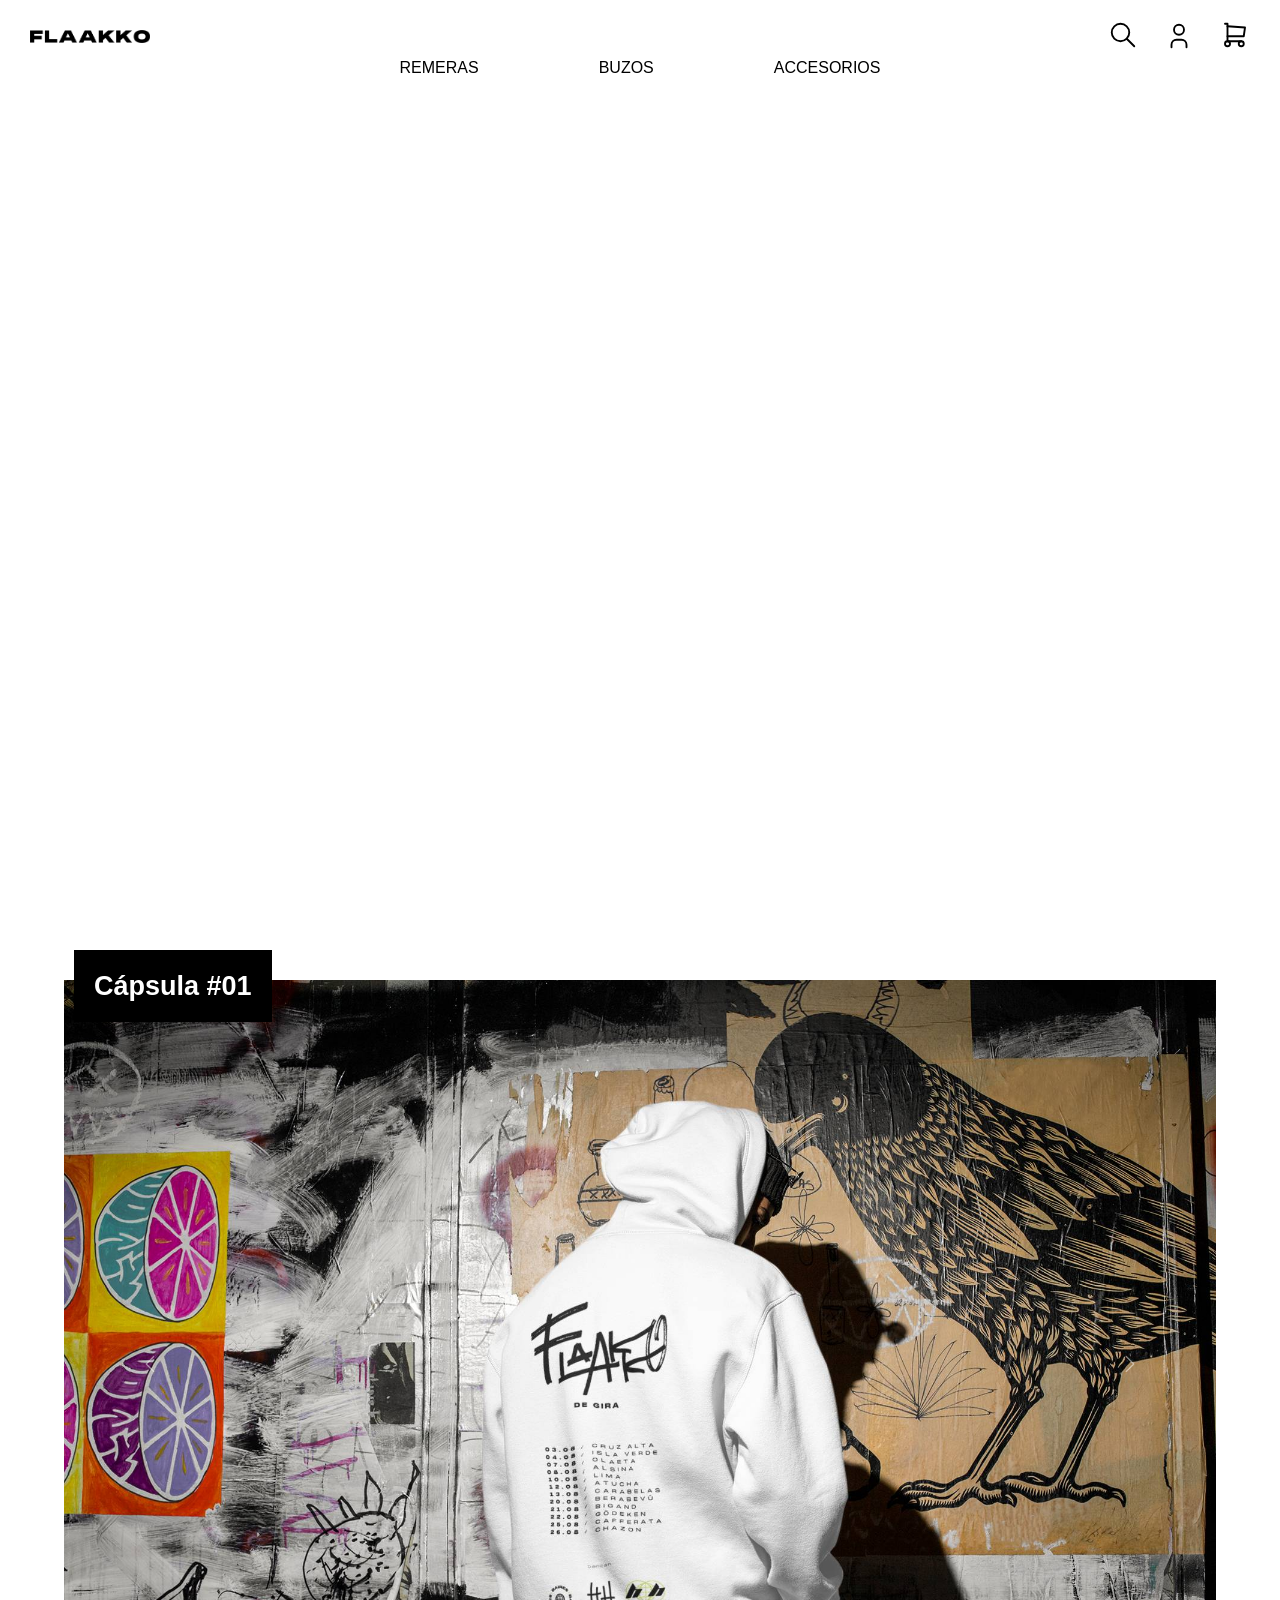
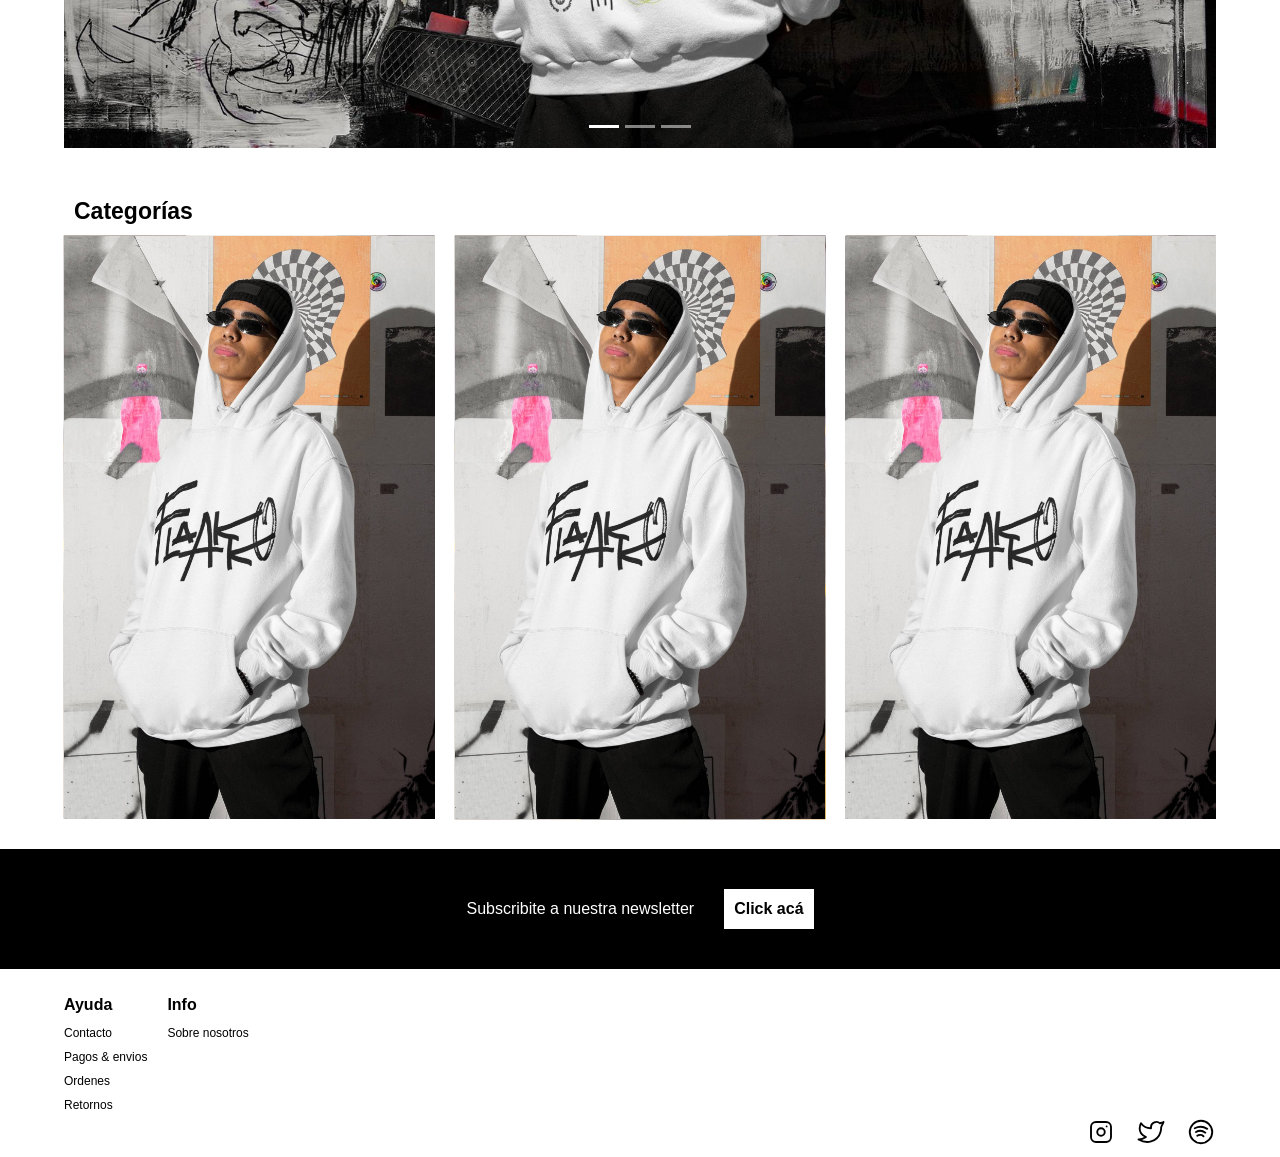
==== commit 1e276d25: "Add 404.html" ====
--- a/index.html
+++ b/index.html
@@ -23,7 +23,7 @@
           </a>
         </div>
         <nav class="navegacion">
-          <a class="navegacion__enlace" href="#">
+          <a class="navegacion__enlace" href="pages/404.html">
             <svg xmlns="http://www.w3.org/2000/svg" class="icon icon-tabler icon-tabler-search" width="30" height="30" viewBox="0 0 24 24" stroke-width="1.5" stroke="#000000" fill="none" stroke-linecap="round" stroke-linejoin="round">
               <path stroke="none" d="M0 0h24v24H0z" fill="none"/>
               <circle cx="10" cy="10" r="7" />
@@ -61,14 +61,17 @@
     <main class="main">
       <section class="presentacion">
         <img class="presentacion__logo no-margin centrar-texto" src="img/logo2 w.png" alt="logo flaakko 2">
-        <video autoplay loop muted class="presentacion__video">
+        <video playsinline autoplay loop muted class="presentacion__video">
           <source src="video/video.mp4" type="video/mp4">
         </video>
-      </section>
+      </section> <!-- .presentacion -->
       <div class="contenedor">
         <section class="capsula">
           <div class="capsula__display">
             <h1 class="capsula__titulo">Cápsula #01</h1>
+          </div>
+          <div class="capsula__display-responsive">
+            <h1 class="capsula__titulo-responsive">Cápsula #01</h1>
           </div>
           <a href="pages/capsula.html" class="capsula__link">
             <div id="carousel1" class="carousel slide capsula__carousel" data-bs-ride="carousel">
@@ -96,12 +99,12 @@
                 <span class="carousel-control-next-icon" aria-hidden="true"></span>
                 <span class="visually-hidden">Next</span>
               </button>
-            </div>
-            <div id="carousel2" class="carousel slide capsula__carousel2" data-bs-ride="carousel">
+            </div> <!-- .capsula__carousel -->
+            <div id="carousel-responsive" class="carousel slide capsula__carousel-responsive" data-bs-ride="carousel">
               <div class="carousel-indicators">
-                <button type="button" data-bs-target="#carousel2" data-bs-slide-to="0" class="active" aria-current="true" aria-label="Slide 1"></button>
-                <button type="button" data-bs-target="#carousel2" data-bs-slide-to="1" aria-label="Slide 2"></button>
-                <button type="button" data-bs-target="#carousel2" data-bs-slide-to="2" aria-label="Slide 3"></button>
+                <button type="button" data-bs-target="#carousel-responsive" data-bs-slide-to="0" class="active" aria-current="true" aria-label="Slide 1"></button>
+                <button type="button" data-bs-target="#carousel-responsive" data-bs-slide-to="1" aria-label="Slide 2"></button>
+                <button type="button" data-bs-target="#carousel-responsive" data-bs-slide-to="2" aria-label="Slide 3"></button>
               </div>
               <div class="carousel-inner">
                 <div class="carousel-item active">
@@ -114,17 +117,17 @@
                   <img src="img/capsula-3-responsive.jpg" class="d-block w-100 cover" alt="...">
                 </div>
               </div>
-              <button class="carousel-control-prev" type="button" data-bs-target="#carousel2" data-bs-slide="prev">
+              <button class="carousel-control-prev" type="button" data-bs-target="#carousel-responsive" data-bs-slide="prev">
                 <span class="carousel-control-prev-icon" aria-hidden="true"></span>
                 <span class="visually-hidden">Previous</span>
               </button>
-              <button class="carousel-control-next" type="button" data-bs-target="#carousel2" data-bs-slide="next">
+              <button class="carousel-control-next" type="button" data-bs-target="#carousel-responsive" data-bs-slide="next">
                 <span class="carousel-control-next-icon" aria-hidden="true"></span>
                 <span class="visually-hidden">Next</span>
               </button>
-            </div>
-          </a>
-        </section>
+            </div> <!-- .capsula__carousel-responsive -->
+          </a>
+        </section> <!-- .capsula -->
         <section class="categorias">
           <h2 class="categorias__titulo">Categorías</h2>
           <div class="categorias__grid">
@@ -141,7 +144,7 @@
                 <img class="categorias__imagen-bottom" src="img/producto imagen buzo 2.jpg" alt="">
             </a>
             </div>
-        </section>
+        </section> <!-- .categorias -->
       </div> <!-- .contenedor -->
       <section class="newsletter">
         <p class="newsletter__parrafo no-margin">Subscribite a nuestra newsletter</p>
--- a/css/main.css
+++ b/css/main.css
@@ -110,7 +110,7 @@
         font-size: 1.6rem;
         text-transform: uppercase; }
 
-.header2 {
+.header-pages {
   height: auto;
   position: sticky;
   width: 100%;
@@ -125,10 +125,10 @@
   align-items: center;
   justify-content: center;
   overflow: hidden;
-  margin-bottom: 3rem; }
+  margin-bottom: 5rem; }
   @media (min-width: 768px) {
     .presentacion {
-      margin-bottom: 6rem; } }
+      margin-bottom: 8rem; } }
   .presentacion__logo {
     width: 40%; }
   .presentacion__video {
@@ -160,10 +160,17 @@
     @media (min-width: 768px) {
       .capsula__carousel {
         display: contents; } }
-  .capsula__carousel2 {
+  .capsula__display-responsive {
+    margin: 0 0 1rem 1rem; }
+    .capsula__titulo-responsive {
+      display: contents; }
+      @media (min-width: 768px) {
+        .capsula__titulo-responsive {
+          display: none; } }
+  .capsula__carousel-responsive {
     display: contents; }
     @media (min-width: 768px) {
-      .capsula__carousel2 {
+      .capsula__carousel-responsive {
         display: none; } }
 
 .categorias__titulo {
@@ -342,47 +349,47 @@
       .producto__talle {
         border-bottom: none; }
       .producto__talle,
-      .producto__talle2 {
+      .producto__talle-responsive {
         width: 100%;
         font-size: 1.6rem;
         height: 4rem; }
       .producto__boton,
-      .producto__boton2 {
+      .producto__boton-responsive {
         color: #ffffff;
         background-color: #000000;
         width: 100%;
         height: 4rem;
         border: none; }
         .producto__boton:hover,
-        .producto__boton2:hover {
+        .producto__boton-responsive:hover {
           cursor: pointer; }
   .producto__img {
     grid-area: aside;
     display: flex;
     flex-direction: column;
     gap: 2rem; }
-  .producto__sticky2 {
+  .producto__sticky-responsive {
     position: sticky;
     bottom: 0;
     width: 100%; }
     @media (min-width: 768px) {
-      .producto__sticky2 {
+      .producto__sticky-responsive {
         display: none; } }
-    .producto__info2 {
+    .producto__info-responsive {
       background-color: white;
       padding: 2rem 5rem;
       display: grid;
       grid-template-areas: "nombre precio"  "talle boton";
       gap: 2rem; }
-      .producto__nombre2 {
+      .producto__nombre-responsive {
         grid-area: nombre; }
-      .producto__precio2 {
+      .producto__precio-responsive {
         grid-area: precio;
         text-align: right; }
-      .producto__talle2 {
+      .producto__talle-responsive {
         grid-area: talle; }
-      .producto__boton2 {
+      .producto__boton-responsive {
         grid-area: boton; }
 
 .contacto {
@@ -464,7 +471,7 @@
         display: flex;
         flex-direction: column;
         padding: 2rem; } }
-  .soporte__aside2 {
+  .soporte__aside-responsive {
     grid-area: aside;
     display: flex;
     flex-wrap: wrap;
@@ -473,9 +480,9 @@
     padding: 3rem;
     box-shadow: 0 0 1rem -0.3rem #E1E1E1; }
     @media (min-width: 768px) {
-      .soporte__aside2 {
+      .soporte__aside-responsive {
         display: none; } }
-    .soporte__aside2-titulo {
+    .soporte__aside-responsive-titulo {
       font-size: 1.8rem;
       font-weight: 800; }
     .soporte__select {
@@ -517,6 +524,31 @@
     grid-area: img2;
     width: 100%; }
 
+.error {
+  min-height: 100vh;
+  position: relative;
+  display: flex;
+  align-items: center;
+  justify-content: center;
+  flex-direction: column; }
+  .error__aviso {
+    font-size: 12vw;
+    color: #ffffff; }
+  .error__boton {
+    font-size: 3vw;
+    font-weight: 800;
+    border: none;
+    box-shadow: 0 0 1rem -0.3rem #E1E1E1;
+    padding: 2rem; }
+    @media (min-width: 768px) {
+      .error__boton {
+        padding: 4rem; } }
+  .error__video {
+    position: absolute;
+    min-height: 100%;
+    min-width: 100%;
+    z-index: -1; }
+
 .modal--input {
   width: 100%; }
 
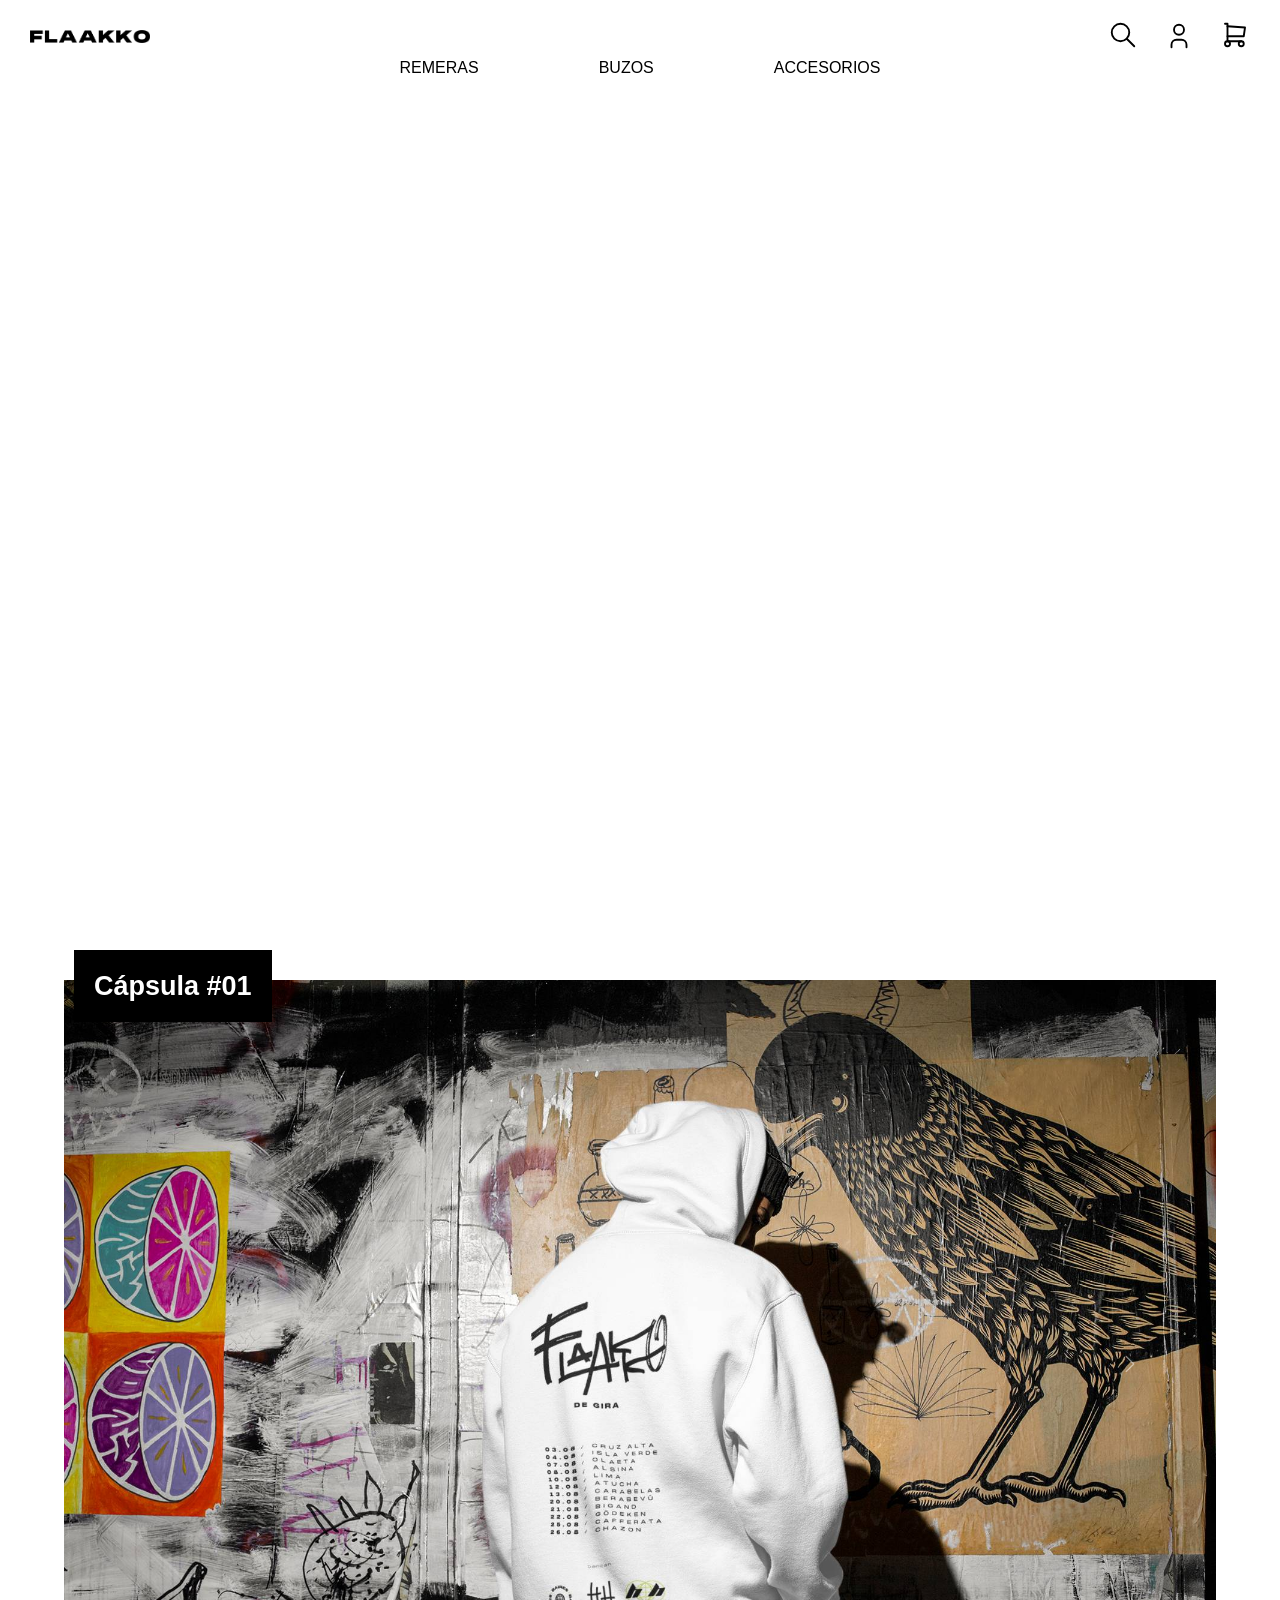
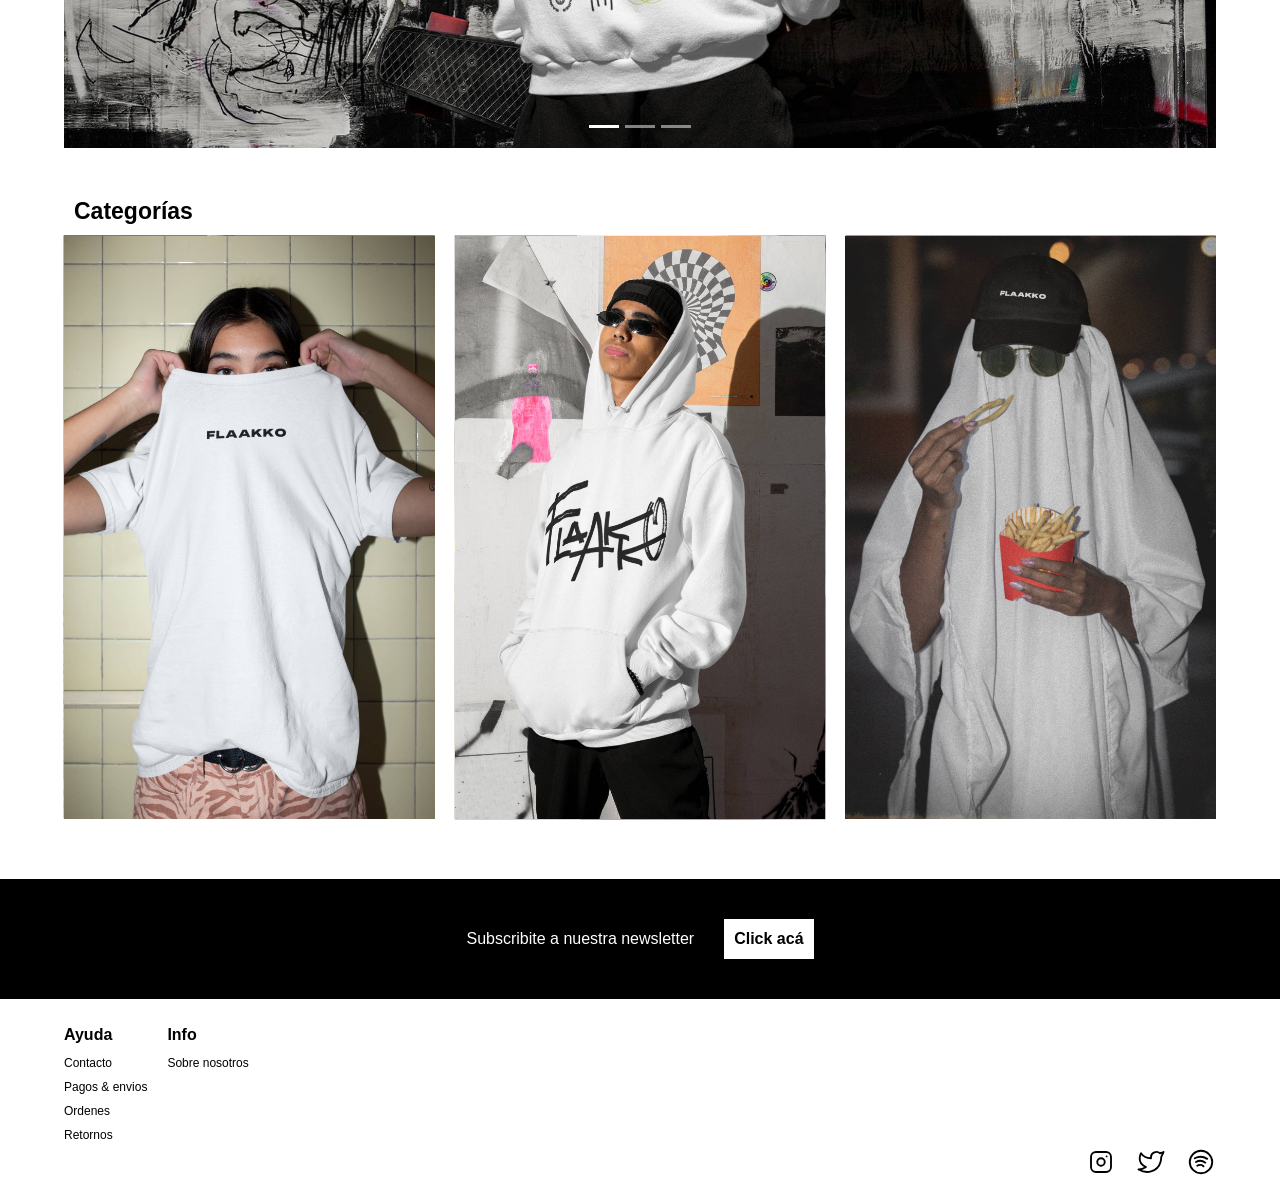
==== commit caac04b3: "Add productos" ====
--- a/index.html
+++ b/index.html
@@ -40,7 +40,7 @@
               </svg>
             </button>
           </div>
-          <a class="navegacion__enlace" href="pages/carrito.html">
+          <a class="navegacion__enlace" href="pages/404.html">
             <svg xmlns="http://www.w3.org/2000/svg" class="icon icon-tabler icon-tabler-shopping-cart" width="30" height="30" viewBox="0 0 24 24" stroke-width="1.5" stroke="#000000" fill="none" stroke-linecap="round" stroke-linejoin="round">
               <path stroke="none" d="M0 0h24v24H0z" fill="none"/>
               <circle cx="6" cy="19" r="2" />
@@ -61,7 +61,7 @@
     <main class="main">
       <section class="presentacion">
         <img class="presentacion__logo no-margin centrar-texto" src="img/logo2 w.png" alt="logo flaakko 2">
-        <video playsinline autoplay loop muted class="presentacion__video">
+        <video playsinline   autoplay loop muted class="presentacion__video">
           <source src="video/video.mp4" type="video/mp4">
         </video>
       </section> <!-- .presentacion -->
@@ -132,16 +132,16 @@
           <h2 class="categorias__titulo">Categorías</h2>
           <div class="categorias__grid">
             <a href="pages/remeras.html" class="categorias__enlace categorias__enlace--remeras">
-                <img class="categorias__imagen" src="img/producto imagen buzo.jpg" alt="">
-                <img class="categorias__imagen-bottom" src="img/producto imagen buzo 2.jpg" alt="">
+                <img class="categorias__imagen" src="img/categorias-remeras-1.jpg" alt="">
+                <img class="categorias__imagen-bottom" src="img/categorias-remeras-2.jpg" alt="">
             </a>
             <a href="pages/buzos.html" class="categorias__enlace">
-                <img class="categorias__imagen" src="img/producto imagen buzo.jpg" alt="">
-                <img class="categorias__imagen-bottom" src="img/producto imagen buzo 2.jpg" alt="">
+                <img class="categorias__imagen" src="img/categorias-buzos-1.jpg" alt="">
+                <img class="categorias__imagen-bottom" src="img/categorias-buzos-2.jpg" alt="">
             </a>
             <a href="pages/accesorios.html" class="categorias__enlace">
-                <img class="categorias__imagen" src="img/producto imagen buzo.jpg" alt="">
-                <img class="categorias__imagen-bottom" src="img/producto imagen buzo 2.jpg" alt="">
+                <img class="categorias__imagen" src="img/categorias-accesorios-1.jpg" alt="">
+                <img class="categorias__imagen-bottom" src="img/categorias-accesorios-2.jpg" alt="">
             </a>
             </div>
         </section> <!-- .categorias -->
--- a/css/main.css
+++ b/css/main.css
@@ -179,7 +179,7 @@
 .categorias__grid {
   height: auto;
   display: grid;
-  margin-bottom: 3rem;
+  margin-bottom: 6rem;
   gap: 2rem;
   justify-content: center;
   align-items: center; }
@@ -259,6 +259,7 @@
   width: 100%;
   display: grid;
   gap: 4rem;
+  margin-top: 1rem;
   margin-bottom: 3rem; }
   @media (min-width: 768px) {
     .productos {
@@ -267,7 +268,7 @@
     box-shadow: 0 0 1rem -0.3rem #E1E1E1;
     transition: all .2s ease-in-out; }
     .productos__item:hover {
-      transform: scale(1.05); }
+      transform: scale(1.01); }
     .productos__enlace {
       display: flex;
       flex-direction: column; }
@@ -275,7 +276,6 @@
         color: #000000; }
       .productos__imagen-contenedor {
         align-self: center;
-        width: 50%;
         position: relative; }
         .productos__imagen {
           display: block;
@@ -303,7 +303,8 @@
         line-height: 3rem;
         display: flex;
         flex-direction: column;
-        align-items: flex-start; }
+        align-items: flex-start;
+        padding-top: 1rem; }
         .productos__nombre {
           font-size: 1.6rem; }
 
@@ -447,7 +448,8 @@
     padding-top: 1rem; }
   .soporte__entrada {
     grid-area: main;
-    box-shadow: 0 0 1rem -0.3rem #E1E1E1; }
+    box-shadow: 0 0 1rem -0.3rem #E1E1E1;
+    padding: 2rem; }
     @media (min-width: 768px) {
       .soporte__entrada {
         padding: 2rem; } }
@@ -539,7 +541,8 @@
     font-weight: 800;
     border: none;
     box-shadow: 0 0 1rem -0.3rem #E1E1E1;
-    padding: 2rem; }
+    padding: 2rem;
+    background-color: #ffffff; }
     @media (min-width: 768px) {
       .error__boton {
         padding: 4rem; } }
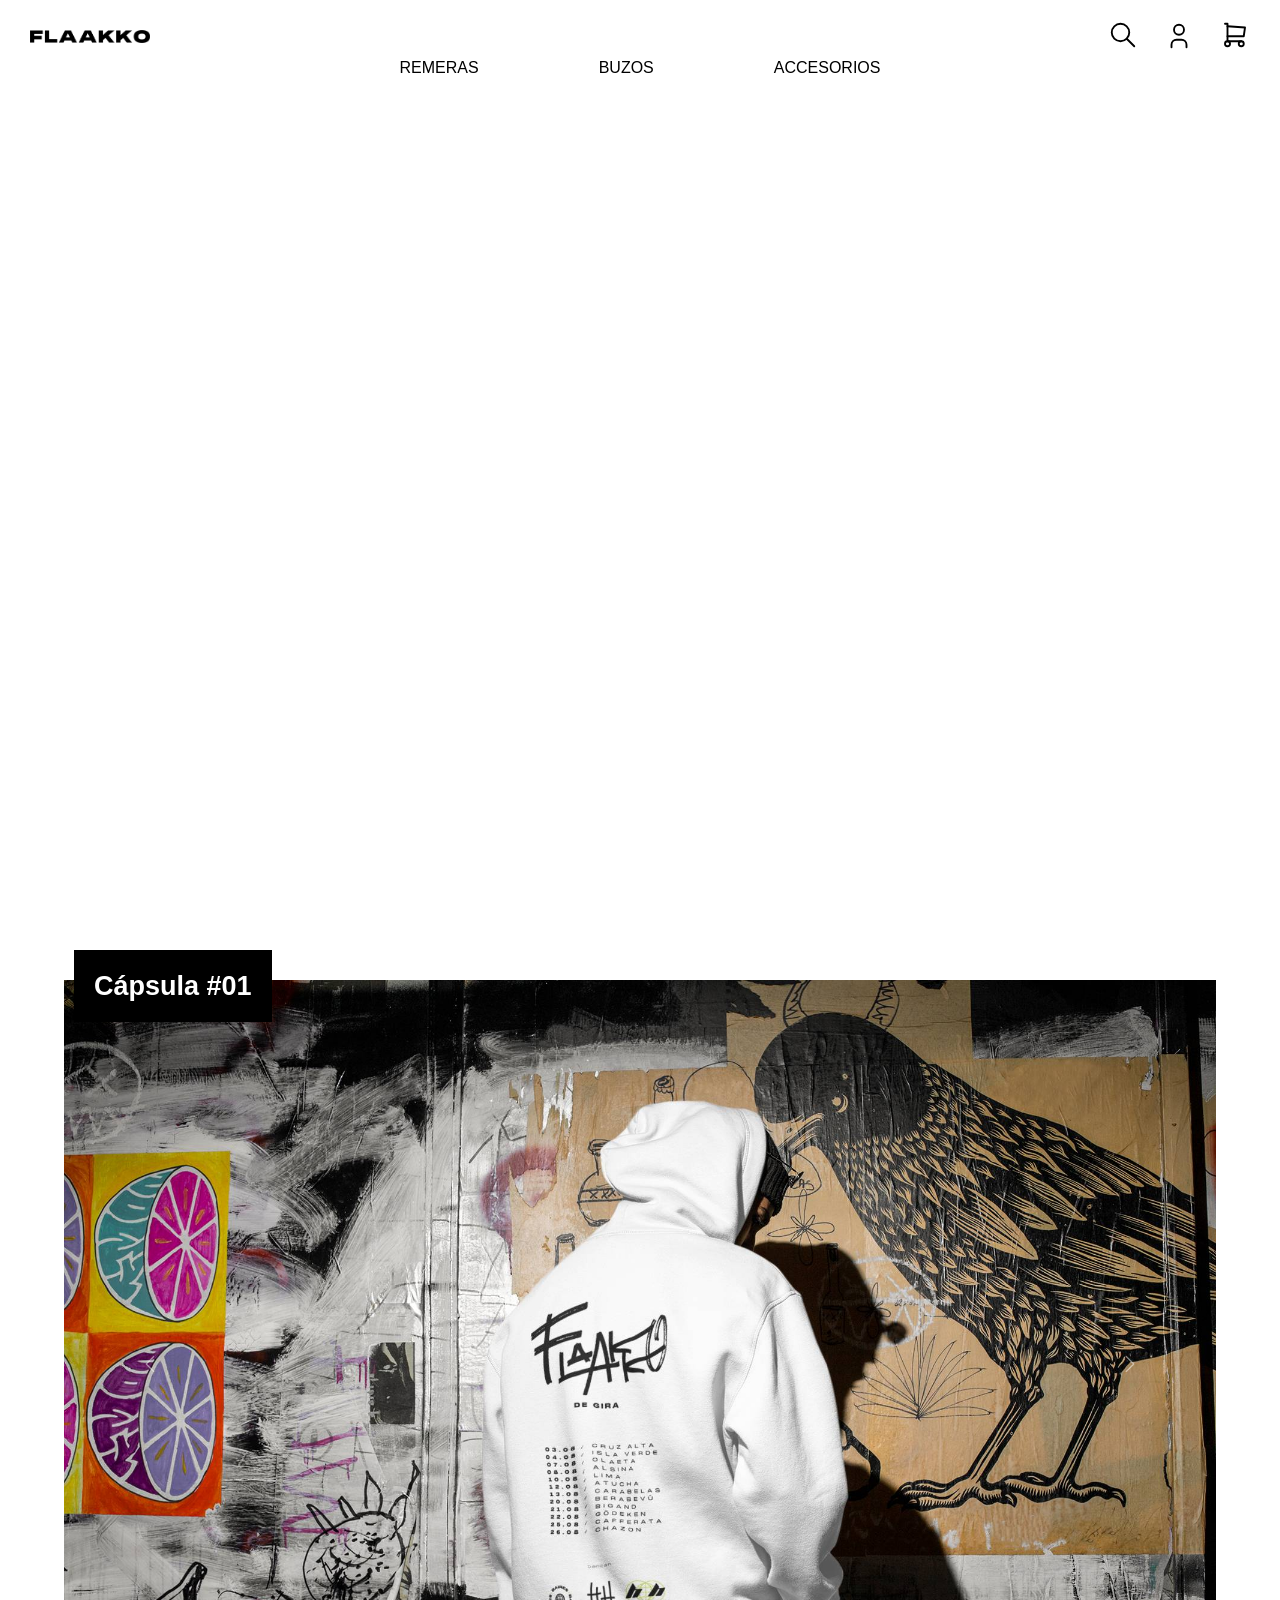
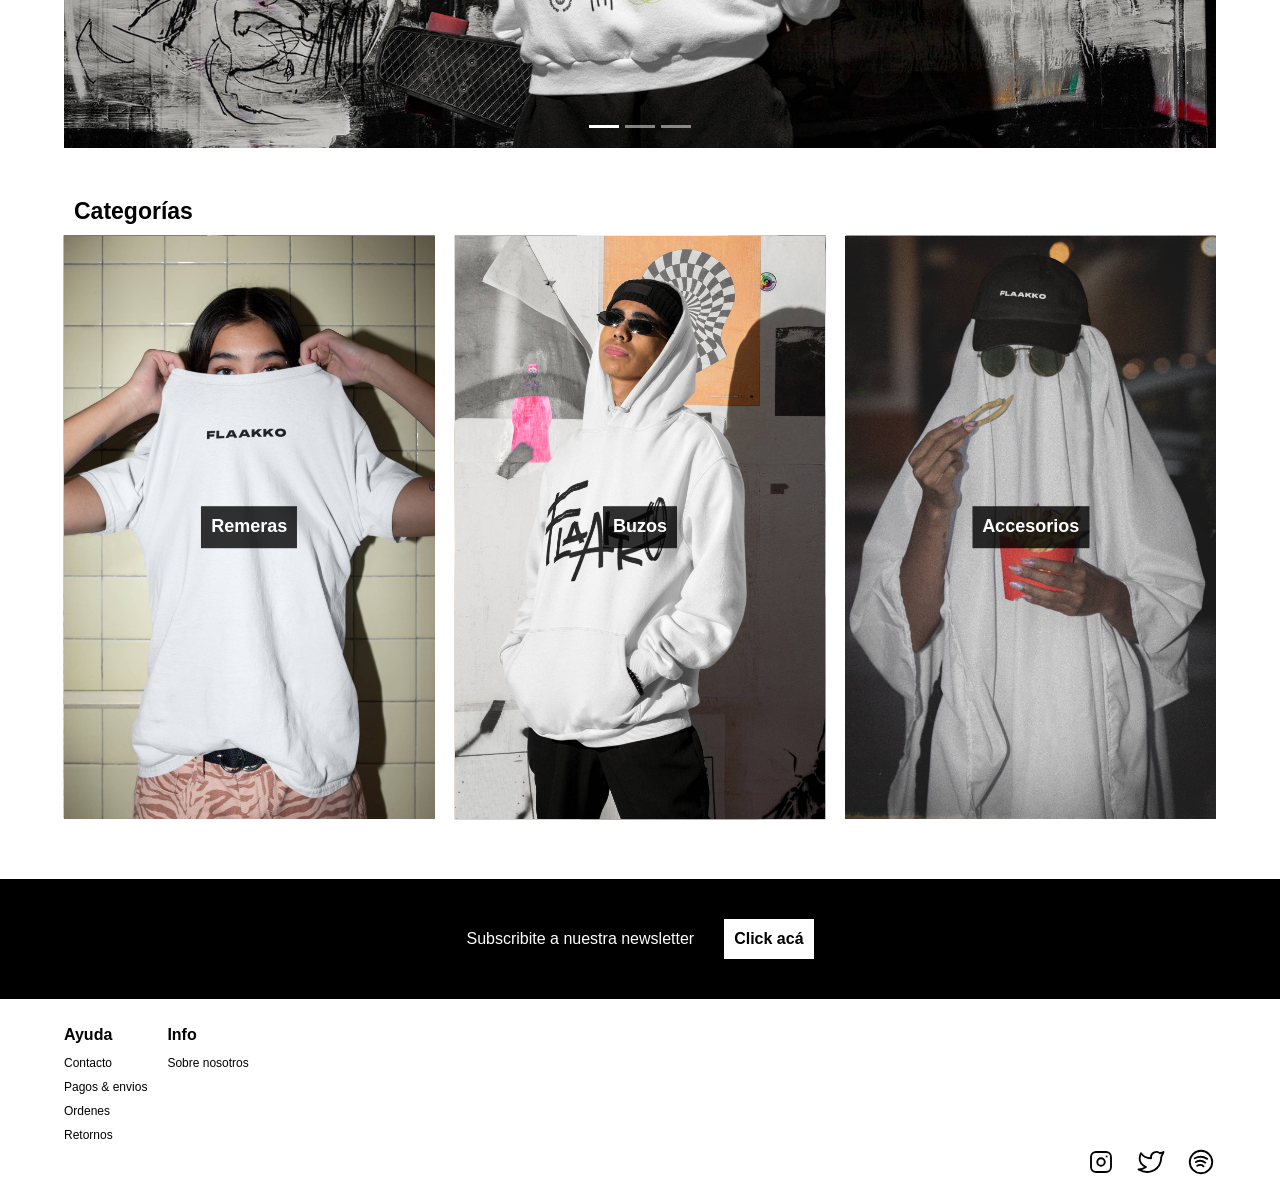
==== commit 77a104f8: "Add nombre categorias" ====
--- a/index.html
+++ b/index.html
@@ -132,14 +132,17 @@
           <h2 class="categorias__titulo">Categorías</h2>
           <div class="categorias__grid">
             <a href="pages/remeras.html" class="categorias__enlace categorias__enlace--remeras">
+                <h3 class="categorias__item">Remeras</h1>
                 <img class="categorias__imagen" src="img/categorias-remeras-1.jpg" alt="">
                 <img class="categorias__imagen-bottom" src="img/categorias-remeras-2.jpg" alt="">
             </a>
             <a href="pages/buzos.html" class="categorias__enlace">
+                <h3 class="categorias__item">Buzos</h1>
                 <img class="categorias__imagen" src="img/categorias-buzos-1.jpg" alt="">
                 <img class="categorias__imagen-bottom" src="img/categorias-buzos-2.jpg" alt="">
             </a>
             <a href="pages/accesorios.html" class="categorias__enlace">
+                <h3 class="categorias__item">Accesorios</h1>
                 <img class="categorias__imagen" src="img/categorias-accesorios-1.jpg" alt="">
                 <img class="categorias__imagen-bottom" src="img/categorias-accesorios-2.jpg" alt="">
             </a>
--- a/css/main.css
+++ b/css/main.css
@@ -189,6 +189,15 @@
   .categorias__enlace {
     margin: 0 auto;
     position: relative; }
+    .categorias__item {
+      position: absolute;
+      top: 50%;
+      left: 50%;
+      transform: translate(-50%, -50%);
+      padding: 1rem;
+      color: #ffffff;
+      background-color: rgba(0, 0, 0, 0.8);
+      z-index: +1; }
     .categorias__imagen {
       display: block;
       object-fit: cover;
